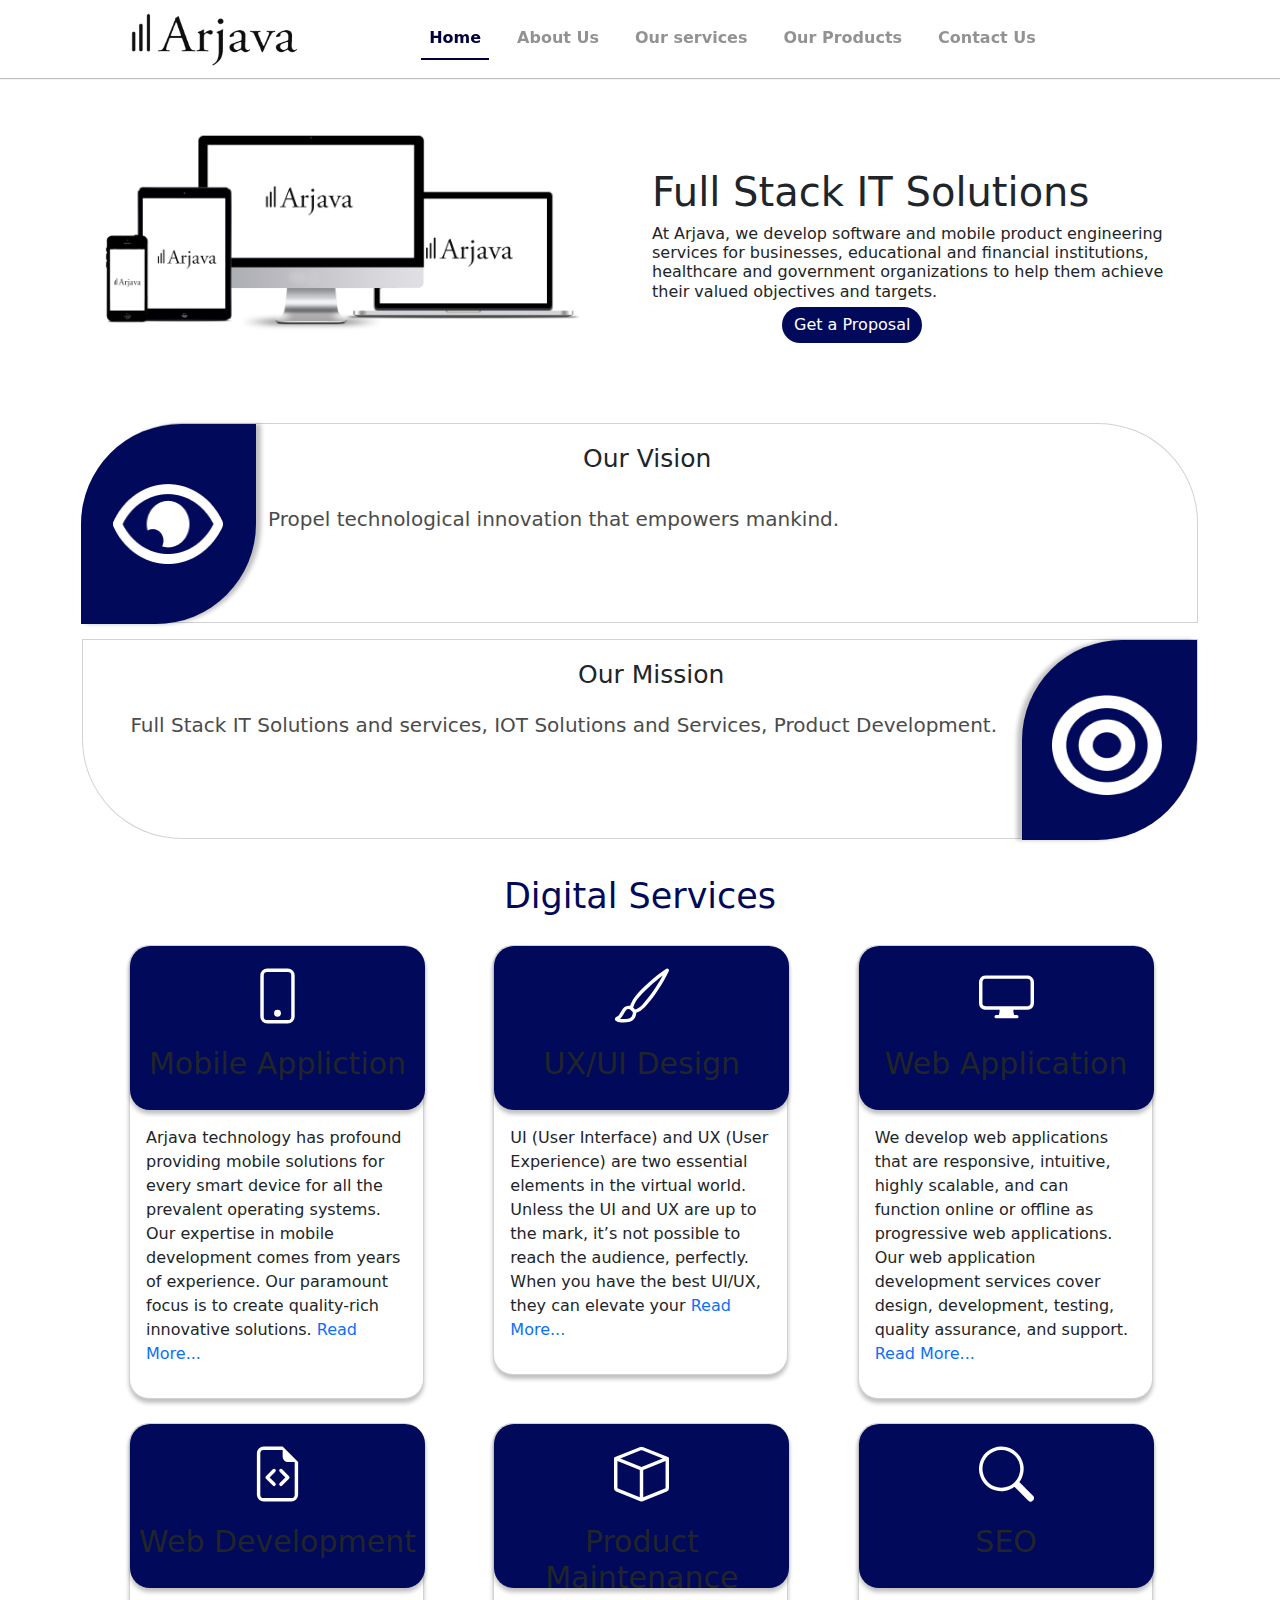
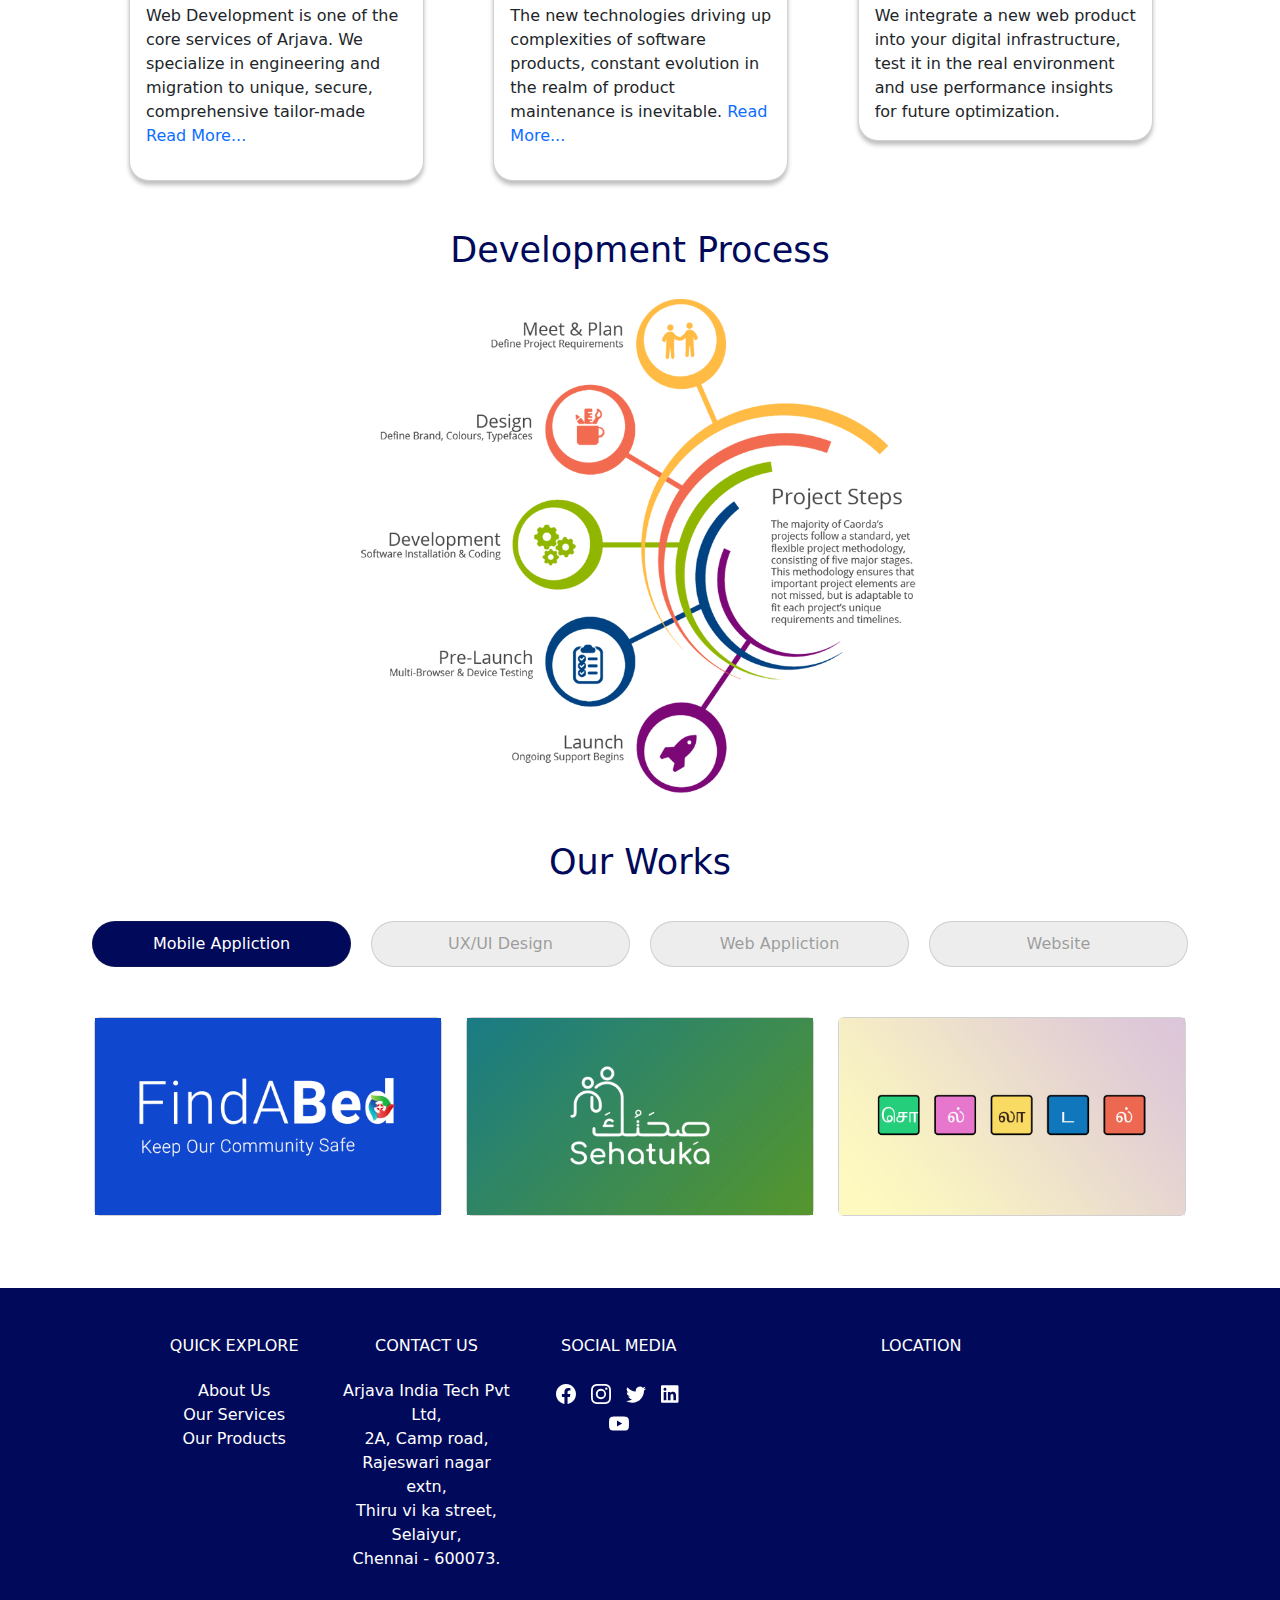
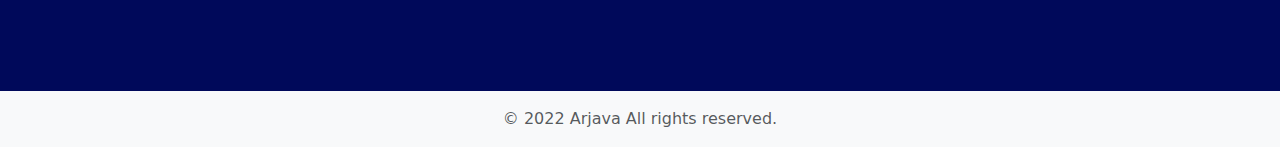
==== index.html @ 98f07773 "first commit" ====
<html>

<head>
  <title>Arjava - Home</title>
  <meta name="viewport" content="width=device-width, initial-scale=1.0">
  <link rel="shortcut icon" href="image/Arjava Logo2.png" type="image/png">
  <link rel="stylesheet" href="style.css">
  <link href="https://cdn.jsdelivr.net/npm/bootstrap@5.1.3/dist/css/bootstrap.min.css" rel="stylesheet">
  <script src="https://cdn.jsdelivr.net/npm/bootstrap@5.1.3/dist/js/bootstrap.bundle.min.js"></script>
  <link rel="stylesheet" href="https://cdnjs.cloudflare.com/ajax/libs/font-awesome/6.2.0/css/all.min.css" />
</head>

<body>

  <nav class="navbar navbar-expand-lg" id="navbar">
    <a class="logo" href="index.html"><img src="image/Arjava Logo.png" alt="arjava_logo" class="logo"></a>
    <button class="navbar-toggler shadow-none out-line" type="button" data-bs-toggle="collapse" data-bs-target="#menu">
      <svg xmlns="http://www.w3.org/2000/svg" width="40" height="40" fill="currentColor" class="bi bi-list btn-bg-color"
        viewBox="0 0 16 16">
        <path fill-rule="evenodd"
          d="M2.5 12a.5.5 0 0 1 .5-.5h10a.5.5 0 0 1 0 1H3a.5.5 0 0 1-.5-.5zm0-4a.5.5 0 0 1 .5-.5h10a.5.5 0 0 1 0 1H3a.5.5 0 0 1-.5-.5zm0-4a.5.5 0 0 1 .5-.5h10a.5.5 0 0 1 0 1H3a.5.5 0 0 1-.5-.5z" />
      </svg>
    </button>
    <div class="collapse navbar-collapse content-center justify-content-center" id="menu">
      <ul class="navbar-nav">
        <li class="nav-item">
          <a class="nav-link nav-links actived" href="index.html">Home</a>
        </li>
        <li class="nav-item">
          <a class="nav-link nav-links" href="about us.html">About Us</a>
        </li>
        <li class="nav-item">
          <a class="nav-link nav-links" href="our services.html">Our services</a>
        </li>
        <li class="nav-item">
          <a class="nav-link nav-links" href="our products.html">Our Products</a>
        </li>
        <li class="nav-item">
          <a class="nav-link nav-links" href="contact us.html">Contact Us</a>
        </li>
      </ul>
    </div>
  </nav>
  <div class="container">
    <div class="row">
      <div class="col-xl-6 col-lg-6 col-md-6 col-12">
        <img src="image/arjava logo laptop mockup.png" class="laptop-mockup img-fluid" alt="arjava logo laptop mockup">
      </div>
      <div class="col-xl-6 col-lg-6 col-md-6 col-12">
        <h1 class="h1 head-content">Full Stack IT Solutions</h1>
        <p class="h6 head-content-body">At Arjava, we develop software and mobile product engineering services for
          businesses, educational and financial institutions, healthcare and government organizations to help them
          achieve their valued objectives and targets.</p>
      </div>
    </div>
    <button type="button" class="btn btn-primary btn-proposal shadow-none"><a href="contact us.html"
        class="proposal-link">Get a Proposal</a></button>
    <div class="card mb-3 vision-box">
      <div class="row no-gutters">
        <div class="col-md-4 vision-icon-box">
          <img src="image/vision.png" alt="vision icon" class="card-img vision-icon">
        </div>
        <div class="col-md-8">
          <div class="card-body">
            <h5 class="card-title our-vision text-center">Our Vision</h5>
            <p class="card-text vision-content">Propel technological innovation that empowers mankind.</p>
          </div>
        </div>
      </div>
    </div>
    <div class="card mb-3 mission-box">
      <div class="row no-gutters">
        <div class="col-md-8">
          <div class="card-body">
            <h5 class="card-title our-mission text-center">Our Mission</h5>
            <p class="card-text mission-content">
              Full Stack IT Solutions and services, IOT Solutions and Services, Product Development.</p>
            <div class="col-md-4 mission-icon-box">
              <img src="image/mission.png" alt="mission icon" class="card-img mission-icon">
            </div>
          </div>
        </div>


      </div>
    </div>
    <h1 class="text-center digital-services">Digital Services</h1>
    <div class="row row-cols-1 row-cols-sm-2 row-cols-md-2 row-cols-lg-3  row-cols-xl-3 g-4 digital-row">
      <div class="col col-dig-cent">
        <div class="card digital-card">
          <div class="mob-app-card">
            <svg xmlns="http://www.w3.org/2000/svg" width="16" height="16" fill="currentColor"
              class="bi bi-phone mob-app-icon" viewBox="0 0 16 16">
              <path
                d="M11 1a1 1 0 0 1 1 1v12a1 1 0 0 1-1 1H5a1 1 0 0 1-1-1V2a1 1 0 0 1 1-1h6zM5 0a2 2 0 0 0-2 2v12a2 2 0 0 0 2 2h6a2 2 0 0 0 2-2V2a2 2 0 0 0-2-2H5z" />
              <path d="M8 14a1 1 0 1 0 0-2 1 1 0 0 0 0 2z" />
            </svg>
            <h5 class="card-title mob-app-title">Mobile Appliction</h5>
          </div>
          <div class="card-body">
            <p class="card-text">Arjava technology has profound providing mobile solutions for every smart device for
              all the prevalent operating systems. Our expertise in mobile development comes from years of experience.
              Our paramount focus is to create quality-rich innovative solutions.
              <a data-bs-toggle="collapse" href="#coll-mob-app" aria-expanded="false" aria-controls="collapseExample"
                class="read-more">
                Read More...
              </a>
            </p>
            <div class="collapse" id="coll-mob-app">

              <b>Our mobile development services include:</b>
              <ul>

                <li>iPhone/iPad/iOS Application Development</li>
                <li>Android Application Development</li>
                <li>BlackBerry Application Development</li>
                <li>Windows Phone Application Development</li>
                <li>Rich Mobile Web Application Development</li>

              </ul>
            </div>

          </div>
        </div>
      </div>
      <div class="col col-dig-cent">
        <div class="card digital-card">
          <div class="mob-app-card">
            <svg xmlns="http://www.w3.org/2000/svg" width="16" height="16" fill="currentColor"
              class="bi bi-brush mob-app-icon" viewBox="0 0 16 16">
              <path
                d="M15.825.12a.5.5 0 0 1 .132.584c-1.53 3.43-4.743 8.17-7.095 10.64a6.067 6.067 0 0 1-2.373 1.534c-.018.227-.06.538-.16.868-.201.659-.667 1.479-1.708 1.74a8.118 8.118 0 0 1-3.078.132 3.659 3.659 0 0 1-.562-.135 1.382 1.382 0 0 1-.466-.247.714.714 0 0 1-.204-.288.622.622 0 0 1 .004-.443c.095-.245.316-.38.461-.452.394-.197.625-.453.867-.826.095-.144.184-.297.287-.472l.117-.198c.151-.255.326-.54.546-.848.528-.739 1.201-.925 1.746-.896.126.007.243.025.348.048.062-.172.142-.38.238-.608.261-.619.658-1.419 1.187-2.069 2.176-2.67 6.18-6.206 9.117-8.104a.5.5 0 0 1 .596.04zM4.705 11.912a1.23 1.23 0 0 0-.419-.1c-.246-.013-.573.05-.879.479-.197.275-.355.532-.5.777l-.105.177c-.106.181-.213.362-.32.528a3.39 3.39 0 0 1-.76.861c.69.112 1.736.111 2.657-.12.559-.139.843-.569.993-1.06a3.122 3.122 0 0 0 .126-.75l-.793-.792zm1.44.026c.12-.04.277-.1.458-.183a5.068 5.068 0 0 0 1.535-1.1c1.9-1.996 4.412-5.57 6.052-8.631-2.59 1.927-5.566 4.66-7.302 6.792-.442.543-.795 1.243-1.042 1.826-.121.288-.214.54-.275.72v.001l.575.575zm-4.973 3.04.007-.005a.031.031 0 0 1-.007.004zm3.582-3.043.002.001h-.002z" />
            </svg>
            <h5 class="card-title mob-app-title">UX/UI Design</h5>
          </div>
          <div class="card-body">
            <p class="card-text">UI (User Interface) and UX (User Experience) are two essential elements in the virtual
              world. Unless the UI and UX are up to the mark, it’s not possible to reach the audience, perfectly. When
              you have the best UI/UX, they can elevate your
              <a data-bs-toggle="collapse" href="#coll-uxui" aria-expanded="false" aria-controls="collapseExample"
                class="read-more">
                Read More...
              </a>
            </p>
            <div class="collapse" id="coll-uxui">
              business even in offline situations. Basically, the UI/UX
              design is a process of designing visual and functional aspects of a product. It is necessary for both
              hardware or software products.
            </div>

          </div>
        </div>
      </div>
      <div class="col col-dig-cent">
        <div class="card digital-card">
          <div class="mob-app-card">
            <svg xmlns="http://www.w3.org/2000/svg" width="16" height="16" fill="currentColor"
              class="bi bi-display mob-app-icon" viewBox="0 0 16 16">
              <path
                d="M0 4s0-2 2-2h12s2 0 2 2v6s0 2-2 2h-4c0 .667.083 1.167.25 1.5H11a.5.5 0 0 1 0 1H5a.5.5 0 0 1 0-1h.75c.167-.333.25-.833.25-1.5H2s-2 0-2-2V4zm1.398-.855a.758.758 0 0 0-.254.302A1.46 1.46 0 0 0 1 4.01V10c0 .325.078.502.145.602.07.105.17.188.302.254a1.464 1.464 0 0 0 .538.143L2.01 11H14c.325 0 .502-.078.602-.145a.758.758 0 0 0 .254-.302 1.464 1.464 0 0 0 .143-.538L15 9.99V4c0-.325-.078-.502-.145-.602a.757.757 0 0 0-.302-.254A1.46 1.46 0 0 0 13.99 3H2c-.325 0-.502.078-.602.145z" />
            </svg>
            <h5 class="card-title mob-app-title">Web Application</h5>
          </div>
          <div class="card-body">
            <p class="card-text">We develop web applications that are responsive, intuitive, highly scalable, and can
              function online or offline as progressive web applications. Our web application development services cover
              design, development, testing, quality assurance, and support.
            <a data-bs-toggle="collapse" href="#coll-web-app" aria-expanded="false" aria-controls="collapseExample"
              class="read-more">
              Read More...
            </a>
            </p>
            <div class="collapse" id="coll-web-app">
               Additionally, our team can assist with
              consultation related to modernizing older architectures or converting to a new web-based architecture that
              leverages the latest cloud technologies.
            </div>
          </div>
        </div>
      </div>
      <div class="col col-dig-cent">
        <div class="card digital-card">
          <div class="mob-app-card">
            <svg xmlns="http://www.w3.org/2000/svg" width="16" height="16" fill="currentColor"
              class="bi bi-file-earmark-code mob-app-icon" viewBox="0 0 16 16">
              <path
                d="M14 4.5V14a2 2 0 0 1-2 2H4a2 2 0 0 1-2-2V2a2 2 0 0 1 2-2h5.5L14 4.5zm-3 0A1.5 1.5 0 0 1 9.5 3V1H4a1 1 0 0 0-1 1v12a1 1 0 0 0 1 1h8a1 1 0 0 0 1-1V4.5h-2z" />
              <path
                d="M8.646 6.646a.5.5 0 0 1 .708 0l2 2a.5.5 0 0 1 0 .708l-2 2a.5.5 0 0 1-.708-.708L10.293 9 8.646 7.354a.5.5 0 0 1 0-.708zm-1.292 0a.5.5 0 0 0-.708 0l-2 2a.5.5 0 0 0 0 .708l2 2a.5.5 0 0 0 .708-.708L5.707 9l1.647-1.646a.5.5 0 0 0 0-.708z" />
            </svg>
            <h5 class="card-title mob-app-title">Web Development</h5>
          </div>
          <div class="card-body">
            <p class="card-text">
              Web Development is one of the core services of Arjava. We specialize in engineering and migration to
              unique, secure, comprehensive tailor-made
              <a data-bs-toggle="collapse" href="#coll-web-dev" aria-expanded="false" aria-controls="collapseExample"
                class="read-more">
                Read More...
              </a>
            </p>
            <div class="collapse" id="coll-web-dev">

              web solutions with modern design and user experience. We
              fundamentally change the way business is delivered, providing solutions for a value-based customer-first
              approach.

              <b>We provide a full cycle of custom web development services including:</b>
              <ul>

                <li>Generation/brainstorming of web solution vision and requirements</li>
                <li>System architecture, security, web and user experience design</li>
                <li>Prototyping, UI/UX audit, responsive design implementation, design systems development</li>
                <li>Automated front-end testing, QA under the most popular platforms and browsers</li>
                <li>Migration from desktop to cloud-native web applications</li>
                <li>3rd level maintenance, integration with API, cloud architecture and hosting</li>

              </ul>

            </div>


          </div>
        </div>
      </div>
      <div class="col col-dig-cent">
        <div class="card digital-card">
          <div class="mob-app-card">
            <svg xmlns="http://www.w3.org/2000/svg" width="16" height="16" fill="currentColor"
              class="bi bi-box mob-app-icon" viewBox="0 0 16 16">
              <path
                d="M8.186 1.113a.5.5 0 0 0-.372 0L1.846 3.5 8 5.961 14.154 3.5 8.186 1.113zM15 4.239l-6.5 2.6v7.922l6.5-2.6V4.24zM7.5 14.762V6.838L1 4.239v7.923l6.5 2.6zM7.443.184a1.5 1.5 0 0 1 1.114 0l7.129 2.852A.5.5 0 0 1 16 3.5v8.662a1 1 0 0 1-.629.928l-7.185 2.874a.5.5 0 0 1-.372 0L.63 13.09a1 1 0 0 1-.63-.928V3.5a.5.5 0 0 1 .314-.464L7.443.184z" />
            </svg>
            <h5 class="card-title mob-app-title">Product Maintenance</h5>
          </div>
          <div class="card-body">
            <p class="card-text">The new technologies driving up complexities of software products, constant evolution
              in the realm of product maintenance is inevitable.
              <a data-bs-toggle="collapse" href="#coll-pro" aria-expanded="false" aria-controls="collapseExample"
                class="read-more">
                Read More...
              </a>
            </p>
            <div class="collapse" id="coll-pro">
              It is pivotal to minimize failures and adequately
              maintain software products to ensure consistency in their performance. Additionally, it is crucial to
              address that CIO’s are often burdened with maintaining and monitoring mission-critical applications while
              simultaneously reducing costs. With adequate software maintenance services deployed throughout a product’s
              lifecycle, businesses can maintain as well as upgrade existing products to ensure market and brand
              relevance, and in turn, retain customers more effectively.</p>
            </div>
          </div>
        </div>
      </div>
      <div class="col col-dig-cent">
        <div class="card digital-card">
          <div class="mob-app-card">
            <svg xmlns="http://www.w3.org/2000/svg" width="16" height="16" fill="currentColor"
              class="bi bi-search mob-app-icon" viewBox="0 0 16 16">
              <path
                d="M11.742 10.344a6.5 6.5 0 1 0-1.397 1.398h-.001c.03.04.062.078.098.115l3.85 3.85a1 1 0 0 0 1.415-1.414l-3.85-3.85a1.007 1.007 0 0 0-.115-.1zM12 6.5a5.5 5.5 0 1 1-11 0 5.5 5.5 0 0 1 11 0z" />
            </svg>
            <h5 class="card-title mob-app-title">SEO</h5>
          </div>
          <div class="card-body">
            <p class="card-text">We integrate a new web product into your digital infrastructure, test it in the real
              environment and use performance insights for future optimization.</p>
          </div>
        </div>
      </div>
    </div>

    <h1 class="text-center dev-pro pt-5">Development Process</h1>
    <img src="image/Development process.png" class="mx-auto d-block" style="width:50%">
    <h1 class="text-center our-works pt-5">Our Works</h1>


    <!-- Nav pills -->

    <ul class="nav nav-pills text-center nav-justified" role="tablist">
      <li class="nav-item">
        <a class="nav-link active nav-title-circle" data-bs-toggle="pill" href="#mobapp">Mobile Appliction</a>
      </li>
      <li class="nav-item">
        <a class="nav-link nav-title-circle" data-bs-toggle="pill" href="#uxui">UX/UI Design</a>
      </li>
      <li class="nav-item">
        <a class="nav-link nav-title-circle" data-bs-toggle="pill" href="#webapp">Web Appliction</a>
      </li>
      <li class="nav-item ">
        <a class="nav-link nav-title-circle" data-bs-toggle="pill" href="#website">Website</a>
      </li>
    </ul>

    <!-- Tab panes -->
    <div class="tab-content">
      <div id="mobapp" class="container tab-pane active"><br>
        <div class="row row-cols-1 row-cols-md-3 g-4 pt-3">
          <div class="col">
            <div class="card">
              <img src="image/find-bed-logo.jpg" class="img-fluid">
            </div>
          </div>
          <div class="col">
            <div class="card">
              <img src="image/sehatuka-logo.jpg" class="img-fluid">
            </div>
          </div>
          <div class="col">
            <div class="card">
              <img src="image/solladal-logo.jpg" class="img-fluid">
            </div>
          </div>
        </div>
      </div>
      <div id="uxui" class="container tab-pane fade"><br>
        <div class="row row-cols-1 row-cols-md-3 g-4 pt-3">
          <div class="col">
            <div class="card our-works-card1">
              <h5 class="card-title card1-title">Update Soon</h5>
            </div>
          </div>
          <div class="col">
            <div class="card our-works-card2">
              <h5 class="card-title card2-title">Update Soon</h5>
            </div>
          </div>
          <div class="col">
            <div class="card our-works-card3">
              <h5 class="card-title card3-title">Update Soon</h5>
            </div>
          </div>
        </div>
      </div>
      <div id="webapp" class="container tab-pane fade"><br>
        <div class="row row-cols-1 row-cols-md-3 g-4 pt-3">
          <div class="col">
            <div class="card">
              <img src="image/Sorting Analysis-web-app.jpg" class="img-fluid">
            </div>
          </div>
          <div class="col">
            <div class="card">
              <img src="image/mugavari-web-app.jpg" class="img-fluid">
            </div>
          </div>
          <div class="col">
            <div class="card our-works-card3">
              <h5 class="card-title card3-title">Update Soon</h5>
            </div>
          </div>
        </div>
      </div>
      <div id="website" class="container tab-pane fade"><br>
        <div class="row row-cols-1 row-cols-md-3 g-4 pt-3">
          <div class="col">
            <div class="card">
              <img src="image/BTK-website.jpg" class="img-fluid">
            </div>
          </div>
          <div class="col">
            <div class="card">
              <img src="image/h3-website.jpg" class="img-fluid">
            </div>
          </div>
          <div class="col">
            <div class="card our-works-card3">
              <h5 class="card-title card3-title">Update Soon</h5>
            </div>
          </div>
        </div>
      </div>

    </div>


    <!-- <h1 class="text-center dev-pro pt-5">Our Clients</h1>
    <div class="container-fluid text-center">
      <div class="row row-cols-2 row-cols-sm-3 row-cols-md-6 g-4 pt-3">
        <div class="col col-client-center">
          <div class="card card-circle">
            <svg xmlns="http://www.w3.org/2000/svg" width="16" height="16" fill="currentColor"
              class="bi bi-facebook card-img-top clients-icon" viewBox="0 0 16 16">
              <path
                d="M16 8.049c0-4.446-3.582-8.05-8-8.05C3.58 0-.002 3.603-.002 8.05c0 4.017 2.926 7.347 6.75 7.951v-5.625h-2.03V8.05H6.75V6.275c0-2.017 1.195-3.131 3.022-3.131.876 0 1.791.157 1.791.157v1.98h-1.009c-.993 0-1.303.621-1.303 1.258v1.51h2.218l-.354 2.326H9.25V16c3.824-.604 6.75-3.934 6.75-7.951z" />
            </svg>
          </div>
        </div>
        <div class="col col-client-center">
          <div class="card card-circle">
            <svg xmlns="http://www.w3.org/2000/svg" width="16" height="16" fill="currentColor"
              class="bi bi-apple card-img-top clients-icon" viewBox="0 0 16 16">
              <path
                d="M11.182.008C11.148-.03 9.923.023 8.857 1.18c-1.066 1.156-.902 2.482-.878 2.516.024.034 1.52.087 2.475-1.258.955-1.345.762-2.391.728-2.43Zm3.314 11.733c-.048-.096-2.325-1.234-2.113-3.422.212-2.189 1.675-2.789 1.698-2.854.023-.065-.597-.79-1.254-1.157a3.692 3.692 0 0 0-1.563-.434c-.108-.003-.483-.095-1.254.116-.508.139-1.653.589-1.968.607-.316.018-1.256-.522-2.267-.665-.647-.125-1.333.131-1.824.328-.49.196-1.422.754-2.074 2.237-.652 1.482-.311 3.83-.067 4.56.244.729.625 1.924 1.273 2.796.576.984 1.34 1.667 1.659 1.899.319.232 1.219.386 1.843.067.502-.308 1.408-.485 1.766-.472.357.013 1.061.154 1.782.539.571.197 1.111.115 1.652-.105.541-.221 1.324-1.059 2.238-2.758.347-.79.505-1.217.473-1.282Z" />
              <path
                d="M11.182.008C11.148-.03 9.923.023 8.857 1.18c-1.066 1.156-.902 2.482-.878 2.516.024.034 1.52.087 2.475-1.258.955-1.345.762-2.391.728-2.43Zm3.314 11.733c-.048-.096-2.325-1.234-2.113-3.422.212-2.189 1.675-2.789 1.698-2.854.023-.065-.597-.79-1.254-1.157a3.692 3.692 0 0 0-1.563-.434c-.108-.003-.483-.095-1.254.116-.508.139-1.653.589-1.968.607-.316.018-1.256-.522-2.267-.665-.647-.125-1.333.131-1.824.328-.49.196-1.422.754-2.074 2.237-.652 1.482-.311 3.83-.067 4.56.244.729.625 1.924 1.273 2.796.576.984 1.34 1.667 1.659 1.899.319.232 1.219.386 1.843.067.502-.308 1.408-.485 1.766-.472.357.013 1.061.154 1.782.539.571.197 1.111.115 1.652-.105.541-.221 1.324-1.059 2.238-2.758.347-.79.505-1.217.473-1.282Z" />
            </svg>
          </div>
        </div>
        <div class="col col-client-center">
          <div class="card card-circle">
            <svg xmlns="http://www.w3.org/2000/svg" width="16" height="16" fill="currentColor"
              class="bi bi-bank2 card-img-top clients-icon" viewBox="0 0 16 16">
              <path
                d="M8.277.084a.5.5 0 0 0-.554 0l-7.5 5A.5.5 0 0 0 .5 6h1.875v7H1.5a.5.5 0 0 0 0 1h13a.5.5 0 1 0 0-1h-.875V6H15.5a.5.5 0 0 0 .277-.916l-7.5-5zM12.375 6v7h-1.25V6h1.25zm-2.5 0v7h-1.25V6h1.25zm-2.5 0v7h-1.25V6h1.25zm-2.5 0v7h-1.25V6h1.25zM8 4a1 1 0 1 1 0-2 1 1 0 0 1 0 2zM.5 15a.5.5 0 0 0 0 1h15a.5.5 0 1 0 0-1H.5z" />
            </svg>
          </div>
        </div>
        <div class="col col-client-center">
          <div class="card card-circle">
            <svg xmlns="http://www.w3.org/2000/svg" width="16" height="16" fill="currentColor"
              class="bi bi-telegram card-img-top clients-icon" viewBox="0 0 16 16">
              <path
                d="M16 8A8 8 0 1 1 0 8a8 8 0 0 1 16 0zM8.287 5.906c-.778.324-2.334.994-4.666 2.01-.378.15-.577.298-.595.442-.03.243.275.339.69.47l.175.055c.408.133.958.288 1.243.294.26.006.549-.1.868-.32 2.179-1.471 3.304-2.214 3.374-2.23.05-.012.12-.026.166.016.047.041.042.12.037.141-.03.129-1.227 1.241-1.846 1.817-.193.18-.33.307-.358.336a8.154 8.154 0 0 1-.188.186c-.38.366-.664.64.015 1.088.327.216.589.393.85.571.284.194.568.387.936.629.093.06.183.125.27.187.331.236.63.448.997.414.214-.02.435-.22.547-.82.265-1.417.786-4.486.906-5.751a1.426 1.426 0 0 0-.013-.315.337.337 0 0 0-.114-.217.526.526 0 0 0-.31-.093c-.3.005-.763.166-2.984 1.09z" />
            </svg>
          </div>
        </div>
        <div class="col col-client-center">
          <div class="card card-circle">
            <svg xmlns="http://www.w3.org/2000/svg" width="16" height="16" fill="currentColor"
              class="bi bi-google card-img-top clients-icon" viewBox="0 0 16 16">
              <path
                d="M15.545 6.558a9.42 9.42 0 0 1 .139 1.626c0 2.434-.87 4.492-2.384 5.885h.002C11.978 15.292 10.158 16 8 16A8 8 0 1 1 8 0a7.689 7.689 0 0 1 5.352 2.082l-2.284 2.284A4.347 4.347 0 0 0 8 3.166c-2.087 0-3.86 1.408-4.492 3.304a4.792 4.792 0 0 0 0 3.063h.003c.635 1.893 2.405 3.301 4.492 3.301 1.078 0 2.004-.276 2.722-.764h-.003a3.702 3.702 0 0 0 1.599-2.431H8v-3.08h7.545z" />
            </svg>
          </div>
        </div>
        <div class="col col-client-center">
          <div class="card card-circle">
            <svg xmlns="http://www.w3.org/2000/svg" width="16" height="16" fill="currentColor"
              class="bi bi-microsoft card-img-top clients-icon" viewBox="0 0 16 16">
              <path
                d="M7.462 0H0v7.19h7.462V0zM16 0H8.538v7.19H16V0zM7.462 8.211H0V16h7.462V8.211zm8.538 0H8.538V16H16V8.211z" />
            </svg>
          </div>
        </div>
      </div>
    </div>-->
  </div><br><br><br>


  <!--<div class="container-fluid text-center stats">
    <div class="row">
      <div class="col stats-title">
        5<br>
        Completed Projects
      </div>
      <div class="col stats-title">
        10<br>
        Happy Customers
      </div>
      <div class="col stats-title">
        15+<br>
        Technologies
      </div>
      <div class="col stats-title">
        4<br>
        Current Projects
      </div>
    </div>
  </div>-->




  <footer class="footer-fluid text-center">
    <div class="row py-5 footer-row">
      <div class="col-lg-2 col-md-6 mb-4 mb-lg-0">
        <h6 class="text-uppercase font-weight-bold mb-4">Quick Explore</h6>
        <a href="about us.html" class="quick-explore">About Us</a><br>
        <a href="our services.html" class="quick-explore">Our Services</a><br>
        <a href="our products.html" class="quick-explore">Our Products</a>
      </div>

      <div class="col-lg-2 col-md-6 mb-4 mb-lg-0">
        <h6 class="text-uppercase font-weight-bold mb-4">Contact Us</h6>
        <p class="mb-4">Arjava India Tech Pvt Ltd,<br>
          2A, Camp road,<br>
          Rajeswari nagar extn,<br>
          Thiru vi ka street,<br>
          Selaiyur,<br>
          Chennai - 600073.</p>
      </div>





      <div class="col-lg-2 col-md-6 mb-4  mb-lg-0">
        <h6 class="text-uppercase font-weight-bold mb-4">Social Media</h6>
        <a href="#" target="_blank" title="facebook"><svg xmlns="http://www.w3.org/2000/svg" width="30" height="30"
            fill="currentColor" class="bi bi-facebook social-media" viewBox="0 0 16 16">
            <path
              d="M16 8.049c0-4.446-3.582-8.05-8-8.05C3.58 0-.002 3.603-.002 8.05c0 4.017 2.926 7.347 6.75 7.951v-5.625h-2.03V8.05H6.75V6.275c0-2.017 1.195-3.131 3.022-3.131.876 0 1.791.157 1.791.157v1.98h-1.009c-.993 0-1.303.621-1.303 1.258v1.51h2.218l-.354 2.326H9.25V16c3.824-.604 6.75-3.934 6.75-7.951z" />
          </svg></a>
        <a href="#" target="_blank" title="instagram"><svg xmlns="http://www.w3.org/2000/svg" width="30" height="30"
            fill="currentColor" class="bi bi-instagram social-media" viewBox="0 0 16 16">
            <path
              d="M8 0C5.829 0 5.556.01 4.703.048 3.85.088 3.269.222 2.76.42a3.917 3.917 0 0 0-1.417.923A3.927 3.927 0 0 0 .42 2.76C.222 3.268.087 3.85.048 4.7.01 5.555 0 5.827 0 8.001c0 2.172.01 2.444.048 3.297.04.852.174 1.433.372 1.942.205.526.478.972.923 1.417.444.445.89.719 1.416.923.51.198 1.09.333 1.942.372C5.555 15.99 5.827 16 8 16s2.444-.01 3.298-.048c.851-.04 1.434-.174 1.943-.372a3.916 3.916 0 0 0 1.416-.923c.445-.445.718-.891.923-1.417.197-.509.332-1.09.372-1.942C15.99 10.445 16 10.173 16 8s-.01-2.445-.048-3.299c-.04-.851-.175-1.433-.372-1.941a3.926 3.926 0 0 0-.923-1.417A3.911 3.911 0 0 0 13.24.42c-.51-.198-1.092-.333-1.943-.372C10.443.01 10.172 0 7.998 0h.003zm-.717 1.442h.718c2.136 0 2.389.007 3.232.046.78.035 1.204.166 1.486.275.373.145.64.319.92.599.28.28.453.546.598.92.11.281.24.705.275 1.485.039.843.047 1.096.047 3.231s-.008 2.389-.047 3.232c-.035.78-.166 1.203-.275 1.485a2.47 2.47 0 0 1-.599.919c-.28.28-.546.453-.92.598-.28.11-.704.24-1.485.276-.843.038-1.096.047-3.232.047s-2.39-.009-3.233-.047c-.78-.036-1.203-.166-1.485-.276a2.478 2.478 0 0 1-.92-.598 2.48 2.48 0 0 1-.6-.92c-.109-.281-.24-.705-.275-1.485-.038-.843-.046-1.096-.046-3.233 0-2.136.008-2.388.046-3.231.036-.78.166-1.204.276-1.486.145-.373.319-.64.599-.92.28-.28.546-.453.92-.598.282-.11.705-.24 1.485-.276.738-.034 1.024-.044 2.515-.045v.002zm4.988 1.328a.96.96 0 1 0 0 1.92.96.96 0 0 0 0-1.92zm-4.27 1.122a4.109 4.109 0 1 0 0 8.217 4.109 4.109 0 0 0 0-8.217zm0 1.441a2.667 2.667 0 1 1 0 5.334 2.667 2.667 0 0 1 0-5.334z" />
          </svg></a>

        <a href="#" target="_blank" title="youtube"><svg xmlns="http://www.w3.org/2000/svg" width="30" height="30"
            fill="currentColor" class="bi bi-twitter social-media" viewBox="0 0 16 16">
            <path
              d="M5.026 15c6.038 0 9.341-5.003 9.341-9.334 0-.14 0-.282-.006-.422A6.685 6.685 0 0 0 16 3.542a6.658 6.658 0 0 1-1.889.518 3.301 3.301 0 0 0 1.447-1.817 6.533 6.533 0 0 1-2.087.793A3.286 3.286 0 0 0 7.875 6.03a9.325 9.325 0 0 1-6.767-3.429 3.289 3.289 0 0 0 1.018 4.382A3.323 3.323 0 0 1 .64 6.575v.045a3.288 3.288 0 0 0 2.632 3.218 3.203 3.203 0 0 1-.865.115 3.23 3.23 0 0 1-.614-.057 3.283 3.283 0 0 0 3.067 2.277A6.588 6.588 0 0 1 .78 13.58a6.32 6.32 0 0 1-.78-.045A9.344 9.344 0 0 0 5.026 15z" />
          </svg></a>

        <a href="#"><svg xmlns="http://www.w3.org/2000/svg" width="30" height="30" fill="currentColor"
            class="bi bi-linkedin social-media" viewBox="0 0 512 512">
            <path
              d="M416 32H31.9C14.3 32 0 46.5 0 64.3v383.4C0 465.5 14.3 480 31.9 480H416c17.6 0 32-14.5 32-32.3V64.3c0-17.8-14.4-32.3-32-32.3zM135.4 416H69V202.2h66.5V416zm-33.2-243c-21.3 0-38.5-17.3-38.5-38.5S80.9 96 102.2 96c21.2 0 38.5 17.3 38.5 38.5 0 21.3-17.2 38.5-38.5 38.5zm282.1 243h-66.4V312c0-24.8-.5-56.7-34.5-56.7-34.6 0-39.9 27-39.9 54.9V416h-66.4V202.2h63.7v29.2h.9c8.9-16.8 30.6-34.5 62.9-34.5 67.2 0 79.7 44.3 79.7 101.9V416z" />
          </svg></a>

        <a href="#" target="_blank" title="youtube"><svg xmlns="http://www.w3.org/2000/svg" width="30" height="30"
            fill="currentColor" class="bi bi-youtube social-media" viewBox="0 0 16 16">
            <path
              d="M8.051 1.999h.089c.822.003 4.987.033 6.11.335a2.01 2.01 0 0 1 1.415 1.42c.101.38.172.883.22 1.402l.01.104.022.26.008.104c.065.914.073 1.77.074 1.957v.075c-.001.194-.01 1.108-.082 2.06l-.008.105-.009.104c-.05.572-.124 1.14-.235 1.558a2.007 2.007 0 0 1-1.415 1.42c-1.16.312-5.569.334-6.18.335h-.142c-.309 0-1.587-.006-2.927-.052l-.17-.006-.087-.004-.171-.007-.171-.007c-1.11-.049-2.167-.128-2.654-.26a2.007 2.007 0 0 1-1.415-1.419c-.111-.417-.185-.986-.235-1.558L.09 9.82l-.008-.104A31.4 31.4 0 0 1 0 7.68v-.123c.002-.215.01-.958.064-1.778l.007-.103.003-.052.008-.104.022-.26.01-.104c.048-.519.119-1.023.22-1.402a2.007 2.007 0 0 1 1.415-1.42c.487-.13 1.544-.21 2.654-.26l.17-.007.172-.006.086-.003.171-.007A99.788 99.788 0 0 1 7.858 2h.193zM6.4 5.209v4.818l4.157-2.408L6.4 5.209z" />
          </svg></a>
        </ul>
      </div>

      <div class="col-lg-2 col-md-6 mb-4">
        <h6 class="text-uppercase font-weight-bold mb-4 txt-cen">Location</h6>
        <iframe
          src="https://www.google.com/maps/embed?pb=!1m18!1m12!1m3!1d3886.7553003488106!2d80.18156166435438!3d13.051241766658036!2m3!1f0!2f0!3f0!3m2!1i1024!2i768!4f13.1!3m3!1m2!1s0x3a5261346e67316d%3A0xb2bb174cdb400f2e!2sSri%20Balaji%20Nagar%2C%20AGS%20Colony%2C%20Valasaravakkam%2C%20Chennai%2C%20Tamil%20Nadu%20600095!5e0!3m2!1sen!2sin!4v1663656630887!5m2!1sen!2sin"
          class="location-link" width="600" height="450" style="border:0;" allowfullscreen="" loading="lazy"
          referrerpolicy="no-referrer-when-downgrade"></iframe>
      </div>
    </div>
  </footer>
  <div class="bg-light py-2">
    <div class="container text-center">
      <p class="text-muted mb-0 py-2">&copy; 2022 Arjava All rights reserved.</p>
    </div>
  </div>


</body>

</html>
---- style.css ----
html,
body {
    margin: 0;
    padding: 0;
    font-family: 'roboto', sans-serif;
    overflow-x: clip;
}

.logo {
    position: relative;
    left: 60px;
    width: 185;
    height: 60;
}



#navbar {
    position: sticky;
    top: 0;
    background: white;
    z-index: 10;
    box-shadow: 0px 1px 1px rgba(0, 0, 0, 0.25);
}

li {
    padding: 10px;
}

.bg-shadow {
    box-shadow: 0px 1px 1px rgba(0, 0, 0, 0.25);
    height: 85px !important;
}

a.nav-links {
    font-weight: 600 !important;
    color: #4B4B4B;
    opacity: 0.6;
}

a.nav-links:hover {
    color: rgb(0, 0, 63) !important;
    font-weight: 600 !important;
    border-bottom: 2px solid rgb(0, 0, 63);
    transition: 0.1s !important;
    opacity: 1;
}

a.actived {
    color: rgb(0, 0, 63) !important;
    font-weight: 600 !important;
    border-bottom: 2px solid rgb(0, 0, 63);
    opacity: 1;
}

button.out-line:focus {
    border: 2px solid rgb(0, 0, 63) !important;
}

.btn-bg-color {
    color: rgb(0, 0, 63) !important;
}


/***AJ Mockup***/

.laptop-mockup {
    width: 515;
    height: 300;
    margin-top: 20px;
    margin-bottom: 20px;
}

@media (max-width:992px) {
    .laptop-mockup {
        width: 515px;
        height: 300px;
        padding-left: 40px;
        margin-bottom: 10px;
    }
}

@media (max-width:576px) {
    .laptop-mockup {
        width: 515px;
        height: 300px;
        padding-left: 40px;
        margin-bottom: 10px;
    }
}

/***Head Content***/

.head-content {
    position: relative;
    top: 90px;
    left: 0px;
    color: #00095A;
}

.head-content-body {
    position: relative;
    top: 90px;
    left: 0px;
}

@media (max-width: 991.98px) {
    .head-content {
        position: relative;
        top: 40px;
        left: 0px;
        color: #00095A;
        margin-bottom: 15px !important;
    }

    .head-content-body {
        position: relative;
        top: 30px;
        left: 0px;
        margin-bottom: 60px !important;

    }
}

@media (max-width: 767.98px) {
    .head-content {
        position: relative;
        top: 0px;
        left: 0px;
        text-align: center;
    }

    .head-content-body {
        position: relative;
        top: 0px;
        left: 0px;
    }
}

@media (max-width: 575.98px) {
    .head-content {
        position: relative;
        top: 0px;
        left: 0px;
        text-align: center;
    }

    .head-content-body {
        position: relative;
        top: 0px;
        left: 20px;
        padding-bottom: 0;
    }
}

/*****Proposal Button*****/



.btn-proposal {
    position: relative;
    top: -80px;
    left: 700px;
    background-color: #00095A !important;
    border: none !important;
    border-radius: 20px !important;
}

.btn-proposal:hover {
    background-color: #00095A !important;
    opacity: 0.8;
}

.proposal-link {
    color: #fff;
    list-style-type: none;
    text-decoration: none;
}

.proposal-link:hover {
    color: #fff;
}

@media (max-width: 1199.98px) {
    .btn-proposal {
        position: relative;
        top: -40px;
        left: 610px;
    }
}

@media (max-width: 991.98px) {
    .btn-proposal {
        position: relative;
        top: -10px;
        left: 440px;
        margin-bottom: 30px;
        background-color: #00095A !important;
    }
}

@media (max-width: 767.98px) {
    .btn-proposal {
        position: relative;
        top: -30px;
        left: 190px;
        margin-bottom: 10px;
    }
}

@media (max-width: 575.98px) {
    .btn-proposal {
        position: relative;
        top: -30px;
        left: 170px;
        margin-bottom: 10px;
    }
}

@media (max-width: 479.98px) {
    .btn-proposal {
        position: relative;
        top: -30px;
        left: 140px;
        margin-bottom: 10px;
    }
}





/******our vision*****/

.vision-box {
    height: 200 !important;
    background-color: #fff;
    border: 1px solid rgba(75, 75, 75, 0.25);
    border-radius: 100px 100px 0px 0px !important;
}

.vision-icon-box {
    margin-bottom: 30px;
    margin-left: 10px;
    box-sizing: border-box;
    width: 175px !important;
    height: 200px;
    background: #00095A;
    box-shadow: 5px 0px 4px rgba(0, 0, 0, 0.25);
    border-radius: 0px 100px;
    transform: matrix(1, 0, 0, -1, 0, 0);
}

.vision-icon {
    position: relative;
    top: 60px;
    left: 20px !important;
    width: 110px !important;
    height: 80px;
}

.our-vision {
    position: absolute;
    top: 20px;
    left: 500px;
    font-size: 25px;
    font-weight: 500;
    text-align: center;
    color: #00095A;
}

.vision-content {
    position: absolute;
    padding: 10px;
    top: 70px;
    left: 175px;
    color: #4B4B4B;
    font-size: 20px;
}

@media (max-width:992px) {
    .our-vision {
        position: absolute;
        top: 10px;
        left: 350px;
        font-size: 25px;
        font-weight: 500;
        text-align: center;
        color: #00095A;
    }

    .vision-content {
        position: absolute;
        padding: 10px;
        top: 50px;
        left: 175px;
        color: #4B4B4B;
    }
}

@media (max-width:768px) {
    .vision-box {
        height: 170px !important;
        border-radius: 80px 80px 0px 0px !important;
    }

    .vision-icon-box {
        width: 155px !important;
        height: 170px;
        background: #00095A;
        box-shadow: 4px 0px 3px rgba(0, 0, 0, 0.25);
        border-radius: 0px 80px;
        transform: matrix(1, 0, 0, -1, 0, 0);
    }

    .vision-icon {
        position: relative;
        top: 50px;
        left: 20px !important;
        width: 95px !important;
        height: 60px;
    }

    .our-vision {
        position: absolute;
        top: 10px;
        left: 265px;
        font-size: 20px;
        font-weight: 500;
        text-align: center;
        color: #00095A;
    }

    .vision-content {
        position: absolute;
        top: 40px;
        left: 165px;
        font-size: 15px;
        color: #4B4B4B;
    }

}

@media screen and (max-width:576px) {

    .vision-box {
        height: 140px !important;
        border-radius: 60px 60px 0px 0px !important;
    }

    .vision-icon-box {
        width: 105px !important;
        height: 140px;
        background: #00095A;
        box-shadow: 4px 0px 3px rgba(0, 0, 0, 0.25);
        border-radius: 0px 60px;
        transform: matrix(1, 0, 0, -1, 0, 0);
    }

    .vision-icon {
        position: relative;
        top: 40px;
        left: 5px !important;
        width: 70px !important;
        height: 45px;
    }

    .our-vision {
        position: absolute;
        top: 5px;
        left: 185px;
        font-size: 20px;
        font-weight: 500;
        text-align: center;
        color: #00095A;
    }

    .vision-content {
        position: absolute;
        top: 40px;
        left: 100px;
        font-size: 15px;
        color: #4B4B4B;
    }

}


/******our mission*****/

.mission-box {
    height: 200 !important;
    background-color: #fff;
    border: 1px solid rgba(75, 75, 75, 0.25);
    border-radius: 0px 0px 100px 100px !important;
}

.mission-icon-box {
    position: absolute;
    top: 0px;
    right: 0;
    margin-bottom: 100px;
    margin-left: 193px !important;
    box-sizing: border-box;
    width: 175px !important;
    height: 200px;
    background: #00095A;
    box-shadow: -5px 0px 4px rgba(0, 0, 0, 0.25);
    border-radius: 0px 100px;
    transform: matrix(1, 0, 0, -1, 0, 0);
}

.mission-icon {
    position: relative;
    top: 45px;
    left: 30px !important;
    width: 110px !important;
    height: 100px;
}

.our-mission {
    position: absolute;
    top: 20px;
    left: 495px;
    font-size: 25px;
    font-weight: 500;
    text-align: center;
    color: #00095A;
}

.mission-content {
    position: absolute;
    padding: 0px;
    top: 70px;
    right: 200px;
    padding-left: 20px;
    color: #4B4B4B;
    font-size: 20px;
}

@media (max-width:992px) {
    .our-mission {
        position: absolute;
        top: 10px;
        left: 200px;
        font-size: 25px;
        font-weight: 500;
        text-align: center;
        color: #00095A;
    }

    .mission-content {
        position: absolute;
        padding: 0px;
        top: 50px;
        right: 180px;
        padding-left: 20px;
        color: #4B4B4B;
    }
}



@media (max-width:767.98px) {
    .mission-box {
        height: 170 !important;
        background-color: #fff;
        border: 1px solid rgba(75, 75, 75, 0.25);
        border-radius: 0px 0px 100px 100px !important;
    }

    .mission-icon-box {
        position: absolute;
        top: 0px;
        right: 0;
        margin-bottom: 100px;
        margin-left: 193px !important;
        box-sizing: border-box;
        width: 155px !important;
        height: 170px;
        background: #00095A;
        box-shadow: -4px 0px 3px rgba(0, 0, 0, 0.25);
        border-radius: 0px 80px;
        transform: matrix(1, 0, 0, -1, 0, 0);
    }

    .mission-icon {
        position: relative;
        top: 30px;
        left: 25px !important;
        width: 110px !important;
        height: 100px;
    }

    .our-mission {
        position: absolute;
        top: 10px;
        left: 120px;
        font-size: 20px;
        text-align: center;
        color: #00095A;
    }

    .mission-content {
        position: absolute;
        padding: 0px;
        top: 40px;
        right: 150px;
        font-size: 15px;
        padding-left: 30px;
        color: #4B4B4B;
    }
}






@media (max-width:576px) {
    .mission-box {
        height: 140px !important;
        border-radius: 0px 0px 60px 60px !important;
    }

    .mission-icon-box {
        position: absolute;
        margin-left: 364px !important;
        margin-bottom: 50px !important;
        box-sizing: border-box;
        width: 105px !important;
        height: 140px;
        background: #00095A;
        box-shadow: -4px 0px 3px rgba(0, 0, 0, 0.25);
        border-radius: 0px 60px;
        transform: matrix(1, 0, 0, -1, 0, 0);
    }

    .mission-icon {
        position: relative;
        top: 30px;
        left: 18px !important;
        width: 70px !important;
        height: 65px;
    }

    .our-mission {
        position: absolute;
        top: 5px;
        left: 170px;
        font-size: 20px;
        font-weight: 500;
        text-align: center;
        color: #00095A;
    }

    .mission-content {
        position: absolute;
        top: 45;
        right: 110;
        padding-left: 15px;
        font-size: 15px;
        color: #4B4B4B;
    }

}



/******Digital Services*****/

.digital-services {
    padding: 20px;
    font-weight: 500;
    font-size: 35px;
    text-align: center;
    color: #00095A;
}

.digital-card {
    border-radius: 20px !important;
    box-shadow: 0px 4px 4px rgba(0, 0, 0, 0.25);
}

.mob-app-card {
    width: 295px;
    height: 164px;
    background: #00095A;
    box-shadow: 0px 4px 4px rgba(0, 0, 0, 0.25);
    border-radius: 20px;
    transform: matrix(1, 0, 0, 1, 0, 0);
}

.mob-app-icon {
    padding: 20px;
    margin-left: 100px;
    width: 95px;
    height: 100;
    color: #fff;
}

.mob-app-title {
    font-weight: 500;
    font-size: 30px;
    text-align: center;
    color: #fff;
}

.digital-row {
    margin-left: 35px !important;
}

.read-more {
    text-decoration: none
}


@media screen and (max-width:1400px) {


    .digital-card {
        width: 295px;
        border-radius: 20px !important;
        box-shadow: 0px 4px 4px rgba(0, 0, 0, 0.25);
    }

    .mob-app-card {
        width: 295px;
        height: 164px;
        background: #00095A;
        box-shadow: 0px 4px 4px rgba(0, 0, 0, 0.25);
        border-radius: 20px;
        transform: matrix(1, 0, 0, 1, 0, 0);
    }

    .mob-app-icon {
        padding: 20px;
        margin-left: 100px;
        width: 95px;
        height: 100;
        color: #fff;
    }

    .mob-app-title {
        font-weight: 500;
        font-size: 30px;
        text-align: center;
        color: #fff;
    }

    .digital-row {
        margin-left: 35px !important;
    }
}

@media (max-width: 1199.98px) {
    .digital-row {
        margin-left: -10px !important;
    }
}

@media screen and (max-width:992px) {

    .digital-card {
        width: 295px !important;
        border-radius: 20px !important;
        box-shadow: 0px 4px 4px rgba(0, 0, 0, 0.25);
    }

    .mob-app-card {
        width: 295px;
        height: 164px;
        background: #00095A;
        box-shadow: 0px 4px 4px rgba(0, 0, 0, 0.25);
        border-radius: 20px;
        transform: matrix(1, 0, 0, 1, 0, 0);
    }

    .mob-app-icon {
        padding: 20px;
        margin-left: 100px;
        width: 95px;
        height: 100;
        color: #fff;
    }


    .mob-app-title {
        font-weight: 500;
        font-size: 30px;
        text-align: center;
        color: #fff;
    }

    .digital-row {
        margin-left: 10px !important;
    }

}

@media screen and (max-width:768px) {


    .digital-card {
        width: 243px !important;
        border-radius: 20px !important;
        box-shadow: 0px 4px 4px rgba(0, 0, 0, 0.25);
    }

    .mob-app-card {
        padding-bottom: 0;
        width: 243px;
        height: 174px;
        background: #00095A;
        box-shadow: 0px 4px 4px rgba(0, 0, 0, 0.25);
        border-radius: 20px;
        transform: matrix(1, 0, 0, 1, 0, 0);
    }

    .mob-app-icon {
        padding: 20px;
        margin-left: 75px;
        width: 95px;
        height: 100;
        color: #fff;
    }

    .mob-app-title {
        font-weight: 500;
        font-size: 30px;
        text-align: center;
        color: #fff;
    }

    .digital-row {
        margin-left: -10px !important;
    }
}

@media screen and (max-width:576px) {


    .col-dig-cent {
        display: flex;
        justify-content: center;
        align-items: center;
    }

    .digital-card {
        border-radius: 20px !important;
        box-shadow: 0px 4px 4px rgba(0, 0, 0, 0.25);
    }

    .mob-app-card {
        width: 242px;
        height: 180px;
        background: #00095A;
        box-shadow: 0px 4px 4px rgba(0, 0, 0, 0.25);
        border-radius: 20px;
        transform: matrix(1, 0, 0, 1, 0, 0);
    }

    .mob-app-icon {
        padding: 20px;
        margin-left: 75px;
        width: 95px;
        height: 100;
        color: #fff;
    }

    .mob-app-title {
        font-weight: 500;
        font-size: 30px;
        text-align: center;
        color: #fff;
    }
}

@media screen and (max-width:480px) {

    .col-dig-cent {
        display: flex;
        justify-content: center;
        align-items: center;
    }

    .digital-card {
        border-radius: 20px !important;
        box-shadow: 0px 4px 4px rgba(0, 0, 0, 0.25);
    }

    .mob-app-card {
        width: 241px;
        height: 180px;
        background: #00095A;
        box-shadow: 0px 4px 4px rgba(0, 0, 0, 0.25);
        border-radius: 20px;
        transform: matrix(1, 0, 0, 1, 0, 0);
    }

    .mob-app-icon {
        padding: 20px;
        margin-left: 73px;
        width: 95px;
        height: 100;
        color: #fff;
    }

    .mob-app-title {
        font-weight: 500;
        font-size: 30px;
        text-align: center;
        color: #fff;
    }
}

/******Development Process*****/

.dev-pro {
    padding: 20px;
    font-weight: 500;
    font-size: 35px;
    text-align: center;
    color: #00095A;
}

/******Our works*****/


.nav-title-circle {
    background-color: rgba(75, 75, 75, 0.1) !important;
    color: rgba(75, 75, 75, 0.5) !important;
    border: 1px solid rgba(75, 75, 75, 0.2) !important;
    border-radius: 30px !important;
    padding: 10px !important;
}

.nav-title-circle:hover {
    background-color: #00095A !important;
    color: #fff !important;
    border-radius: 30px !important;
    padding: 10px !important;
}

a.active {
    background-color: #00095A !important;
    color: #fff !important;
    border-radius: 30px !important;
    padding: 10px !important;
}

.our-works {
    padding: 20px;
    font-weight: 500;
    font-size: 35px;
    text-align: center;
    color: #00095A;
}

.our-works-card1 {
    height: 164px;
    border-radius: 20px !important;
    background: rgba(40, 126, 255, 0.75) !important;
    border-radius: 20px;
    color: #fff !important;
}

.our-works-card2 {
    height: 164px;
    border-radius: 20px !important;
    background: rgba(211, 0, 0, 0.75) !important;
    border-radius: 20px;
    color: #fff !important;
}

.our-works-card3 {
    height: 164px;
    border-radius: 20px !important;
    background: rgba(0, 181, 72, 0.75) !important;
    border-radius: 20px;
    color: #fff !important;
}

.card1-title,
.card2-title,
.card3-title {
    display: flex;
    justify-content: center;
    align-items: center;
    padding-top: 75px;
}



@media (max-width: 991.98px) {
    .nav-title-circle {
        font-size: 12px;
        background-color: rgba(75, 75, 75, 0.1) !important;
        color: rgba(75, 75, 75, 0.5) !important;
        border: 1px solid rgba(75, 75, 75, 0.2) !important;
        border-radius: 30px !important;
        padding: 10px !important;
    }
}



@media (max-width: 575.98px) {
    .nav-title-circle {
        font-size: 10px;
        background-color: rgba(75, 75, 75, 0.1) !important;
        color: rgba(75, 75, 75, 0.5) !important;
        border: 1px solid rgba(75, 75, 75, 0.2) !important;
        border-radius: 30px !important;
        padding: 10px !important;
    }
}

/******Our clients*****/

.card-circle {
    width: 132px;
    height: 132px;
    background: #fff;
    border-radius: 50% !important;
    border: 2px solid rgba(75, 75, 75, 0.1);
    box-shadow: 0px 4px 4px rgba(0, 0, 0, 0.25);
}

.clients-icon {
    margin-top: 30px;
    width: 37.49px;
    height: 69.15px;
    color: #4B4B4B;
}

@media screen and (max-width:992px) {
    .card-circle {
        width: 102px;
        height: 102px;
        border: 2px solid rgba(75, 75, 75, 0.1);
        box-shadow: 0px 4px 4px rgba(0, 0, 0, 0.25);
    }

    .clients-icon {
        margin-top: 23px;
        width: 25.49px;
        height: 55.15px;
        color: #4B4B4B;
    }
}

@media screen and (max-width:768px) {
    .card-circle {
        width: 102px;
        height: 102px;
        border: 2px solid rgba(75, 75, 75, 0.1);
        box-shadow: 0px 4px 4px rgba(0, 0, 0, 0.25);
    }

    .clients-icon {
        margin-top: 23px;
        width: 25.49px;
        height: 55.15px;
        color: #4B4B4B;
    }

    .col-dig-ser {
        display: flex;
        justify-content: center;
        align-items: center;
    }
}

@media screen and (max-width:576px) {
    .card-circle {
        width: 102px;
        height: 102px;
        border: 2px solid rgba(75, 75, 75, 0.1);
        box-shadow: 0px 4px 4px rgba(0, 0, 0, 0.25);
    }

    .clients-icon {
        margin-top: 23px;
        width: 25.49px;
        height: 55.15px;
        color: #4B4B4B;
    }

    .col-client-center {
        display: flex;
        justify-content: center;
        align-items: center;
    }
}

@media screen and (max-width:480px) {
    .card-circle {
        width: 102px;
        height: 102px;
        border: 2px solid rgba(75, 75, 75, 0.1);
        box-shadow: 0px 4px 4px rgba(0, 0, 0, 0.25);
    }

    .clients-icon {
        margin-top: 23px;
        width: 25.49px;
        height: 55.15px;
        color: #4B4B4B;
    }

    .col-client-center {
        display: flex;
        justify-content: center;
        align-items: center;
    }
}


/****** Stats ******/

.stats {
    width: 1345px;
    height: 248px;
    background: rgba(75, 75, 75, 0.1);
}

.card-blank {
    background: none !important;
    border: none !important;
}

.stats-title {

    position: relative;
    top: 70px;
    font-weight: 800;
    font-size: 20px;
    text-align: center;
    color: #4B4B4B;
}

@media (max-width: 575.98px) {
    .stats-title {
        font-size: 15px;
    }
}


/******Footer******/

footer {
    background: #00095A;
    color: #fff;
}

.footer-row {
    padding-right: 0px;
    padding-left: 110px;
}

@media (max-width: 1399.98px) {
    .footer-row {
        padding-right: 0px;
        padding-left: 150px;
    }
}


@media (max-width: 991.98px) {
    .footer-row {
        padding-right: 50px;
        padding-left: 0px;
    }
}

@media (max-width: 767.98px) {
    .footer-row {
        padding-right: 0px;
        padding-left: 0px;
    }

}

/*****Quick Explore*****/

.quick-explore {
    color: #fff;
    text-decoration: none;
}

.quick-explore:hover {
    color: #fff;
    opacity: 0.5;
}

i {
    color: #fff;
    font-size: 20px;
}

.social-media {
    color: #fff;
    padding: 5px;
}

.social-media:hover {
    opacity: 0.5;
}

.txt-cen {
    position: relative;
    left: 110px;
}

@media (max-width: 991.98px) {
    .txt-cen {
        position: relative;
        left: 0px;
    }
}

@media (max-width: 575.98px) {}

.location-link {
    width: 390px;
    height: 230px;
    margin-top: 10px;
    border-radius: 20px;
}
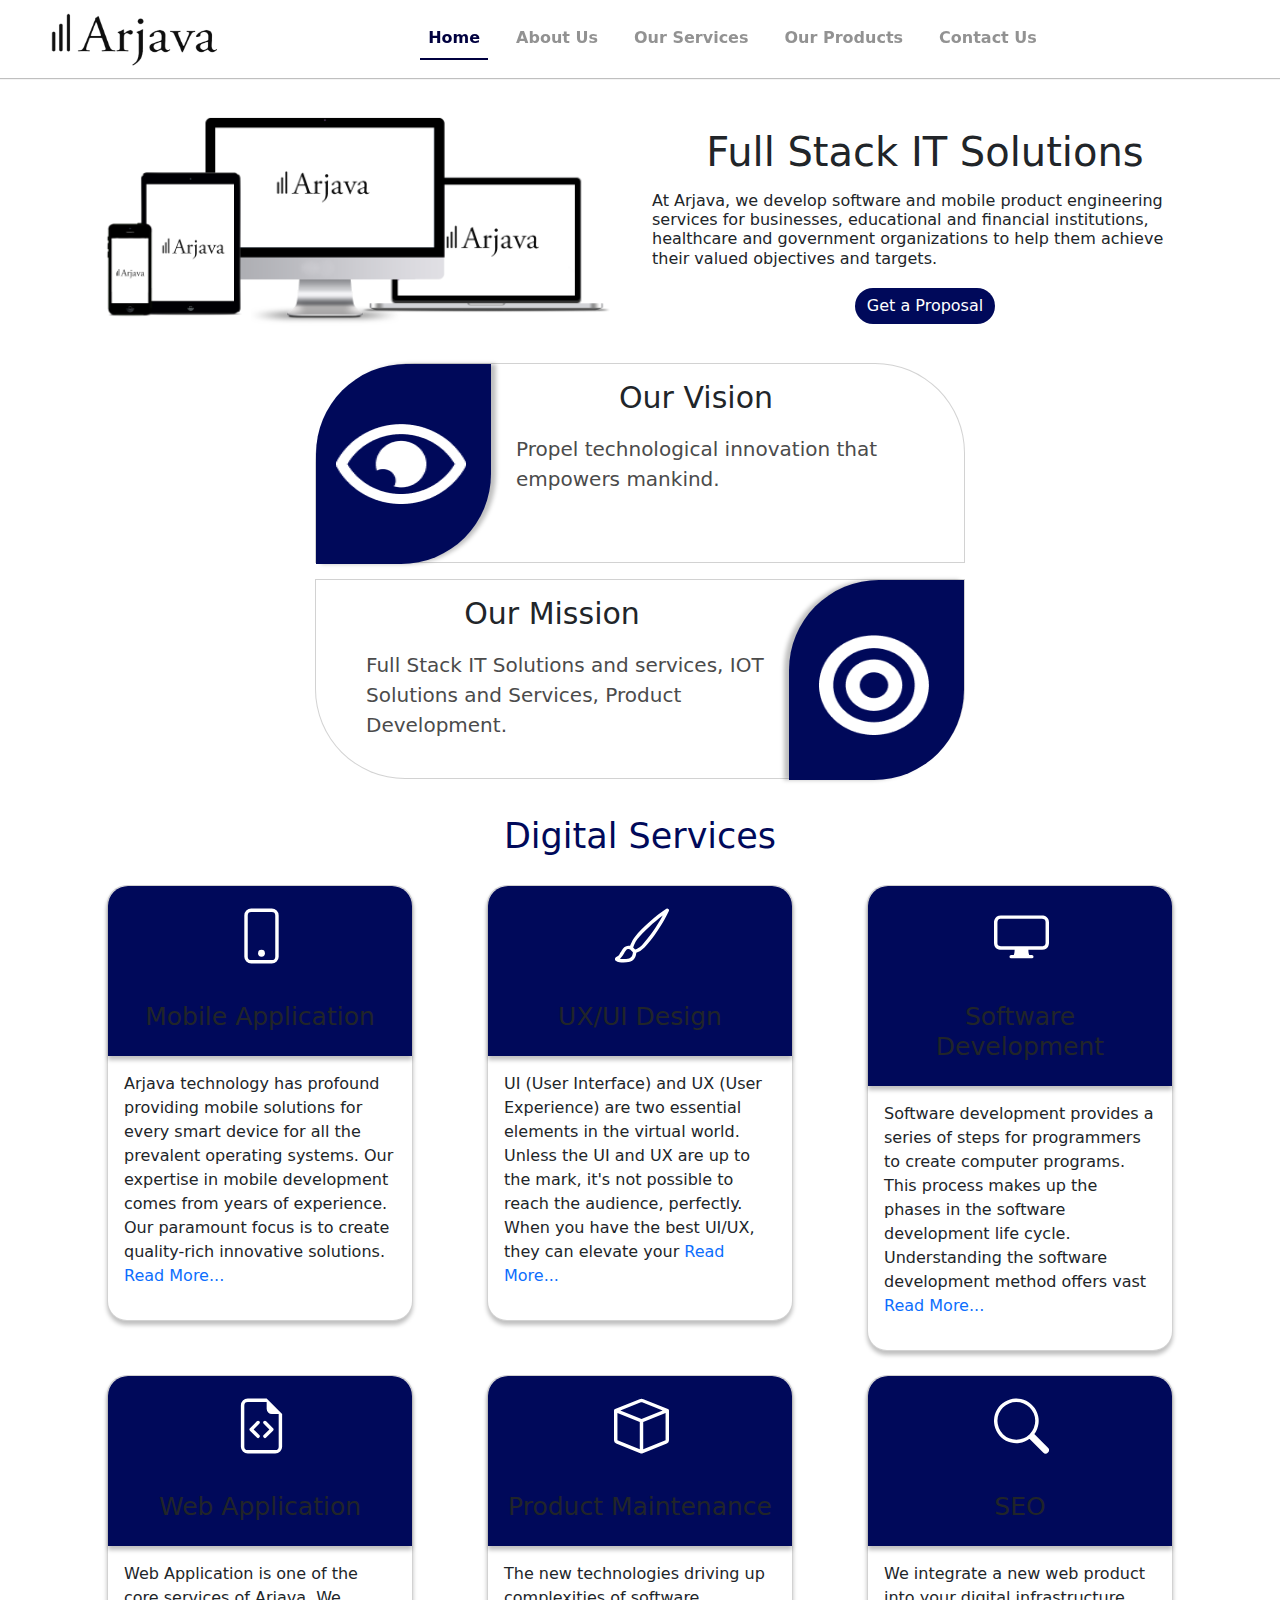
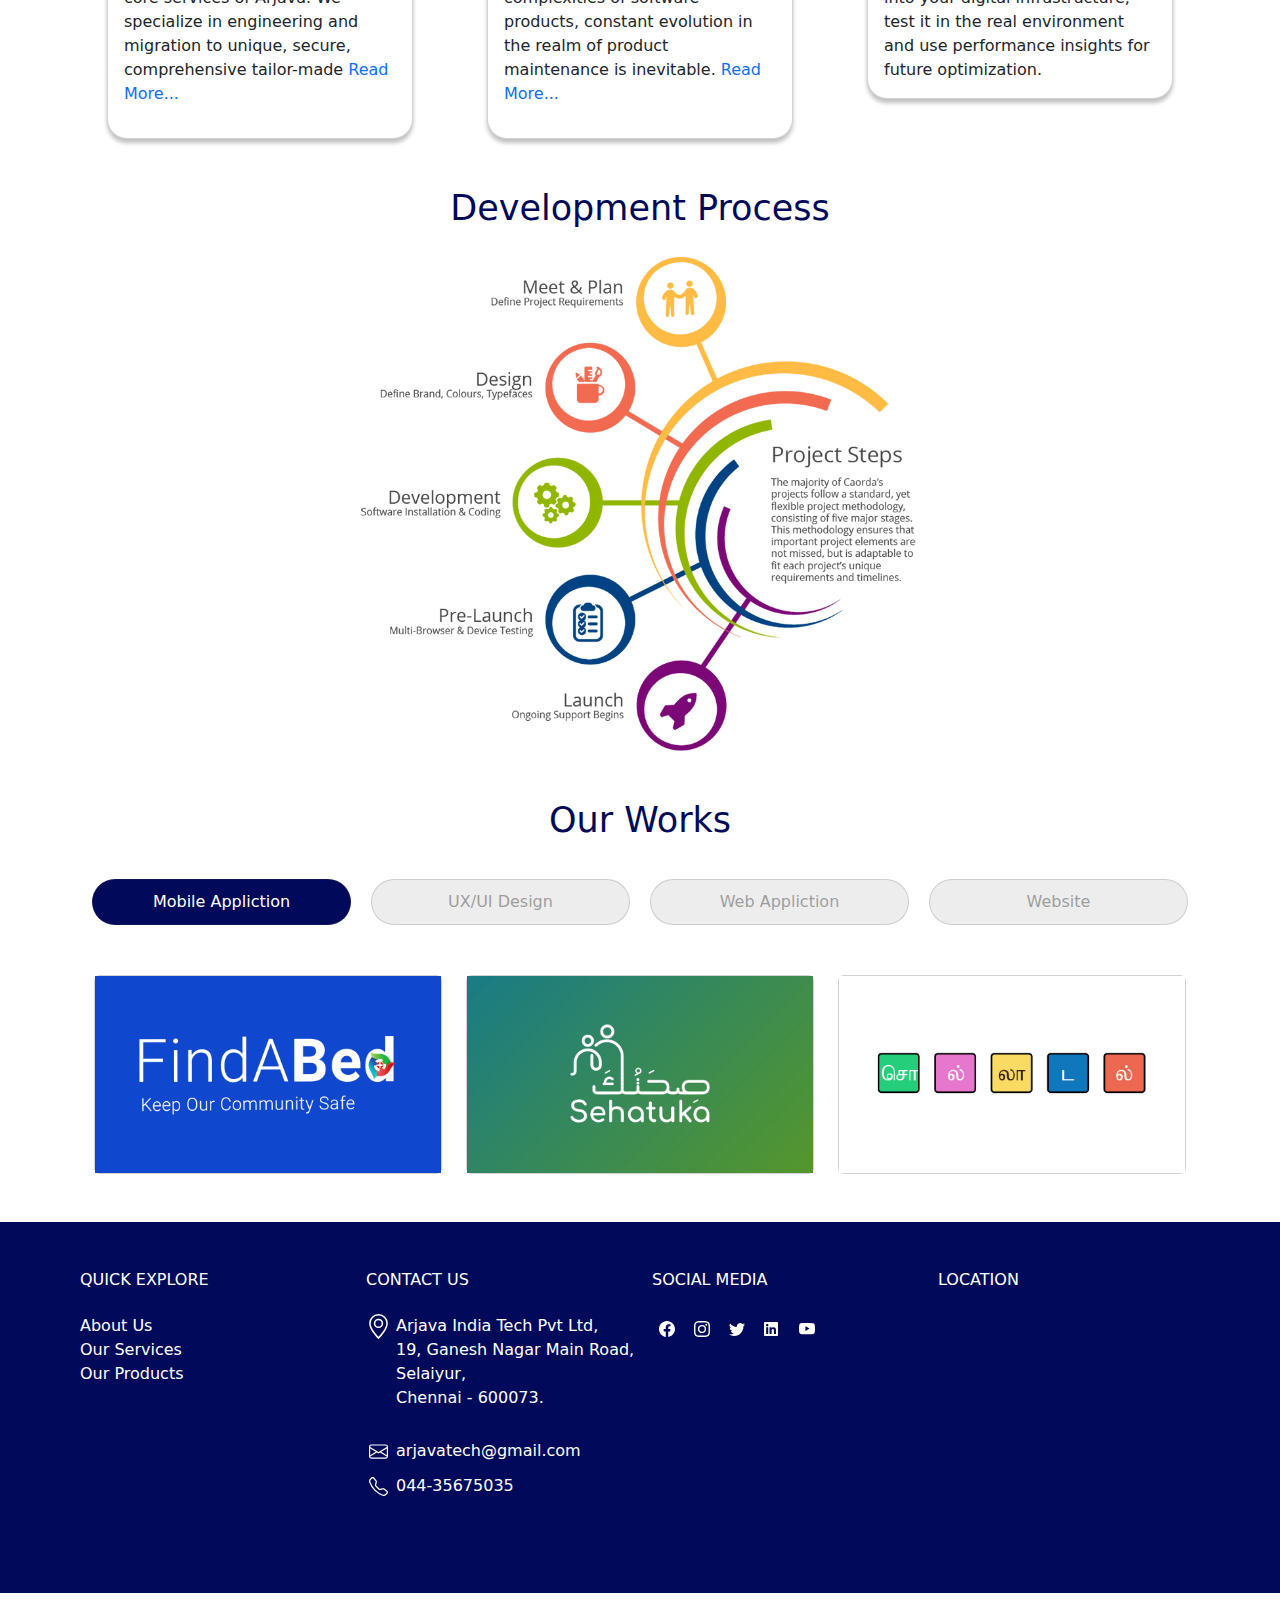
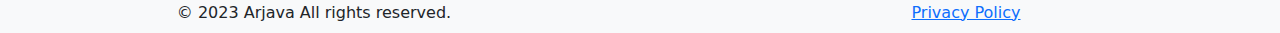
==== commit b7e4cc86: "Privacy policy and USA address added" ====
--- a/index.html
+++ b/index.html
@@ -3,6 +3,8 @@
 <head>
   <title>Arjava - Home</title>
   <meta name="viewport" content="width=device-width, initial-scale=1.0">
+  <meta name="keywords"
+    content="arjavatech,arjava,arjvatechnologies,fullstackitsolutions,productdevelopment,mobileappliction,uxuidesign,softwaredevelopment,webapplication,webapplication,productmaintenance,searchengineoptimization">
   <link rel="shortcut icon" href="image/Arjava Logo2.png" type="image/png">
   <link rel="stylesheet" href="style.css">
   <link href="https://cdn.jsdelivr.net/npm/bootstrap@5.1.3/dist/css/bootstrap.min.css" rel="stylesheet">
@@ -30,7 +32,7 @@
           <a class="nav-link nav-links" href="about us.html">About Us</a>
         </li>
         <li class="nav-item">
-          <a class="nav-link nav-links" href="our services.html">Our services</a>
+          <a class="nav-link nav-links" href="our services.html">Our Services</a>
         </li>
         <li class="nav-item">
           <a class="nav-link nav-links" href="our products.html">Our Products</a>
@@ -44,48 +46,62 @@
   <div class="container">
     <div class="row">
       <div class="col-xl-6 col-lg-6 col-md-6 col-12">
-        <img src="image/arjava logo laptop mockup.png" class="laptop-mockup img-fluid" alt="arjava logo laptop mockup">
+        <img src="image/arjava logo laptop mockup.png" class="laptop-mocku img-fluid text-center"
+          alt="arjava logo laptop mockup">
       </div>
       <div class="col-xl-6 col-lg-6 col-md-6 col-12">
-        <h1 class="h1 head-content">Full Stack IT Solutions</h1>
+        <h1 class="h1 head-content text-center">Full Stack IT Solutions</h1>
         <p class="h6 head-content-body">At Arjava, we develop software and mobile product engineering services for
           businesses, educational and financial institutions, healthcare and government organizations to help them
           achieve their valued objectives and targets.</p>
-      </div>
-    </div>
-    <button type="button" class="btn btn-primary btn-proposal shadow-none"><a href="contact us.html"
-        class="proposal-link">Get a Proposal</a></button>
-    <div class="card mb-3 vision-box">
-      <div class="row no-gutters">
-        <div class="col-md-4 vision-icon-box">
-          <img src="image/vision.png" alt="vision icon" class="card-img vision-icon">
-        </div>
-        <div class="col-md-8">
-          <div class="card-body">
-            <h5 class="card-title our-vision text-center">Our Vision</h5>
+        <div class="text-center">
+          <button type="button" class="btn btn-primary btn-proposal shadow-none"><a href="contact us.html"
+              class="proposal-link">Get a Proposal</a></button>
+        </div>
+      </div>
+    </div>
+    <div class="vision-box-center">
+      <div class="card mb-3 vision-box">
+        <div class="row no-gutters">
+          <div class="col-md-4">
+            <div class="vision-icon-box">
+              <img src="image/vision.png" alt="vision icon" class="card-img vision-icon">
+            </div>
+          </div>
+          <div class="col-6">
+            <div class="card-body text-center">
+              <h5 class="card-title our-vision">Our Vision</h5>
+            </div>
             <p class="card-text vision-content">Propel technological innovation that empowers mankind.</p>
-          </div>
-        </div>
-      </div>
-    </div>
-    <div class="card mb-3 mission-box">
-      <div class="row no-gutters">
-        <div class="col-md-8">
-          <div class="card-body">
-            <h5 class="card-title our-mission text-center">Our Mission</h5>
+
+          </div>
+        </div>
+      </div>
+    </div>
+    <div class="mission-box-center">
+      <div class="card mb-3 mission-box">
+        <div class="row no-gutters">
+          <div class="col-6">
+            <div class="card-body text-center">
+              <h5 class="card-title our-mission">Our Mission</h5>
+            </div>
             <p class="card-text mission-content">
               Full Stack IT Solutions and services, IOT Solutions and Services, Product Development.</p>
-            <div class="col-md-4 mission-icon-box">
-              <img src="image/mission.png" alt="mission icon" class="card-img mission-icon">
-            </div>
-          </div>
-        </div>
-
-
+
+            <div class="col-md-4">
+              <div class="col-md-4 mission-icon-box">
+                <img src="image/mission.png" alt="mission icon" class="card-img mission-icon">
+              </div>
+            </div>
+
+          </div>
+
+
+        </div>
       </div>
     </div>
     <h1 class="text-center digital-services">Digital Services</h1>
-    <div class="row row-cols-1 row-cols-sm-2 row-cols-md-2 row-cols-lg-3  row-cols-xl-3 g-4 digital-row">
+    <div class="row row-cols-1 row-cols-sm-1 row-cols-md-2 row-cols-lg-3  row-cols-xl-3 g-4 digital-row">
       <div class="col col-dig-cent">
         <div class="card digital-card">
           <div class="mob-app-card">
@@ -95,7 +111,7 @@
                 d="M11 1a1 1 0 0 1 1 1v12a1 1 0 0 1-1 1H5a1 1 0 0 1-1-1V2a1 1 0 0 1 1-1h6zM5 0a2 2 0 0 0-2 2v12a2 2 0 0 0 2 2h6a2 2 0 0 0 2-2V2a2 2 0 0 0-2-2H5z" />
               <path d="M8 14a1 1 0 1 0 0-2 1 1 0 0 0 0 2z" />
             </svg>
-            <h5 class="card-title mob-app-title">Mobile Appliction</h5>
+            <h5 class="card-title mob-app-title p-3">Mobile Application</h5>
           </div>
           <div class="card-body">
             <p class="card-text">Arjava technology has profound providing mobile solutions for every smart device for
@@ -131,11 +147,11 @@
               <path
                 d="M15.825.12a.5.5 0 0 1 .132.584c-1.53 3.43-4.743 8.17-7.095 10.64a6.067 6.067 0 0 1-2.373 1.534c-.018.227-.06.538-.16.868-.201.659-.667 1.479-1.708 1.74a8.118 8.118 0 0 1-3.078.132 3.659 3.659 0 0 1-.562-.135 1.382 1.382 0 0 1-.466-.247.714.714 0 0 1-.204-.288.622.622 0 0 1 .004-.443c.095-.245.316-.38.461-.452.394-.197.625-.453.867-.826.095-.144.184-.297.287-.472l.117-.198c.151-.255.326-.54.546-.848.528-.739 1.201-.925 1.746-.896.126.007.243.025.348.048.062-.172.142-.38.238-.608.261-.619.658-1.419 1.187-2.069 2.176-2.67 6.18-6.206 9.117-8.104a.5.5 0 0 1 .596.04zM4.705 11.912a1.23 1.23 0 0 0-.419-.1c-.246-.013-.573.05-.879.479-.197.275-.355.532-.5.777l-.105.177c-.106.181-.213.362-.32.528a3.39 3.39 0 0 1-.76.861c.69.112 1.736.111 2.657-.12.559-.139.843-.569.993-1.06a3.122 3.122 0 0 0 .126-.75l-.793-.792zm1.44.026c.12-.04.277-.1.458-.183a5.068 5.068 0 0 0 1.535-1.1c1.9-1.996 4.412-5.57 6.052-8.631-2.59 1.927-5.566 4.66-7.302 6.792-.442.543-.795 1.243-1.042 1.826-.121.288-.214.54-.275.72v.001l.575.575zm-4.973 3.04.007-.005a.031.031 0 0 1-.007.004zm3.582-3.043.002.001h-.002z" />
             </svg>
-            <h5 class="card-title mob-app-title">UX/UI Design</h5>
+            <h5 class="card-title mob-app-title p-3">UX/UI Design</h5>
           </div>
           <div class="card-body">
             <p class="card-text">UI (User Interface) and UX (User Experience) are two essential elements in the virtual
-              world. Unless the UI and UX are up to the mark, it’s not possible to reach the audience, perfectly. When
+              world. Unless the UI and UX are up to the mark, it's not possible to reach the audience, perfectly. When
               you have the best UI/UX, they can elevate your
               <a data-bs-toggle="collapse" href="#coll-uxui" aria-expanded="false" aria-controls="collapseExample"
                 class="read-more">
@@ -159,21 +175,19 @@
               <path
                 d="M0 4s0-2 2-2h12s2 0 2 2v6s0 2-2 2h-4c0 .667.083 1.167.25 1.5H11a.5.5 0 0 1 0 1H5a.5.5 0 0 1 0-1h.75c.167-.333.25-.833.25-1.5H2s-2 0-2-2V4zm1.398-.855a.758.758 0 0 0-.254.302A1.46 1.46 0 0 0 1 4.01V10c0 .325.078.502.145.602.07.105.17.188.302.254a1.464 1.464 0 0 0 .538.143L2.01 11H14c.325 0 .502-.078.602-.145a.758.758 0 0 0 .254-.302 1.464 1.464 0 0 0 .143-.538L15 9.99V4c0-.325-.078-.502-.145-.602a.757.757 0 0 0-.302-.254A1.46 1.46 0 0 0 13.99 3H2c-.325 0-.502.078-.602.145z" />
             </svg>
-            <h5 class="card-title mob-app-title">Web Application</h5>
+            <h5 class="card-title mob-app-title p-3">Software Development</h5>
           </div>
           <div class="card-body">
-            <p class="card-text">We develop web applications that are responsive, intuitive, highly scalable, and can
-              function online or offline as progressive web applications. Our web application development services cover
-              design, development, testing, quality assurance, and support.
-            <a data-bs-toggle="collapse" href="#coll-web-app" aria-expanded="false" aria-controls="collapseExample"
-              class="read-more">
-              Read More...
-            </a>
+            <p class="card-text">Software development provides a series of steps for programmers to create computer
+              programs. This process makes up the phases in the software development life cycle. Understanding the
+              software development method offers vast
+              <a data-bs-toggle="collapse" href="#coll-soft-dev" aria-expanded="false" aria-controls="collapseExample"
+                class="read-more">
+                Read More...
+              </a>
             </p>
-            <div class="collapse" id="coll-web-app">
-               Additionally, our team can assist with
-              consultation related to modernizing older architectures or converting to a new web-based architecture that
-              leverages the latest cloud technologies.
+            <div class="collapse" id="coll-soft-dev">
+              opportunities in the IT industry.
             </div>
           </div>
         </div>
@@ -188,11 +202,11 @@
               <path
                 d="M8.646 6.646a.5.5 0 0 1 .708 0l2 2a.5.5 0 0 1 0 .708l-2 2a.5.5 0 0 1-.708-.708L10.293 9 8.646 7.354a.5.5 0 0 1 0-.708zm-1.292 0a.5.5 0 0 0-.708 0l-2 2a.5.5 0 0 0 0 .708l2 2a.5.5 0 0 0 .708-.708L5.707 9l1.647-1.646a.5.5 0 0 0 0-.708z" />
             </svg>
-            <h5 class="card-title mob-app-title">Web Development</h5>
+            <h5 class="card-title mob-app-title p-3">Web Application</h5>
           </div>
           <div class="card-body">
             <p class="card-text">
-              Web Development is one of the core services of Arjava. We specialize in engineering and migration to
+              Web Application is one of the core services of Arjava. We specialize in engineering and migration to
               unique, secure, comprehensive tailor-made
               <a data-bs-toggle="collapse" href="#coll-web-dev" aria-expanded="false" aria-controls="collapseExample"
                 class="read-more">
@@ -203,7 +217,7 @@
 
               web solutions with modern design and user experience. We
               fundamentally change the way business is delivered, providing solutions for a value-based customer-first
-              approach.
+              approach.<br><br>
 
               <b>We provide a full cycle of custom web development services including:</b>
               <ul>
@@ -231,7 +245,7 @@
               <path
                 d="M8.186 1.113a.5.5 0 0 0-.372 0L1.846 3.5 8 5.961 14.154 3.5 8.186 1.113zM15 4.239l-6.5 2.6v7.922l6.5-2.6V4.24zM7.5 14.762V6.838L1 4.239v7.923l6.5 2.6zM7.443.184a1.5 1.5 0 0 1 1.114 0l7.129 2.852A.5.5 0 0 1 16 3.5v8.662a1 1 0 0 1-.629.928l-7.185 2.874a.5.5 0 0 1-.372 0L.63 13.09a1 1 0 0 1-.63-.928V3.5a.5.5 0 0 1 .314-.464L7.443.184z" />
             </svg>
-            <h5 class="card-title mob-app-title">Product Maintenance</h5>
+            <h5 class="card-title mob-app-title p-3">Product Maintenance</h5>
           </div>
           <div class="card-body">
             <p class="card-text">The new technologies driving up complexities of software products, constant evolution
@@ -260,7 +274,7 @@
               <path
                 d="M11.742 10.344a6.5 6.5 0 1 0-1.397 1.398h-.001c.03.04.062.078.098.115l3.85 3.85a1 1 0 0 0 1.415-1.414l-3.85-3.85a1.007 1.007 0 0 0-.115-.1zM12 6.5a5.5 5.5 0 1 1-11 0 5.5 5.5 0 0 1 11 0z" />
             </svg>
-            <h5 class="card-title mob-app-title">SEO</h5>
+            <h5 class="card-title mob-app-title p-3">SEO</h5>
           </div>
           <div class="card-body">
             <p class="card-text">We integrate a new web product into your digital infrastructure, test it in the real
@@ -293,22 +307,85 @@
     </ul>
 
     <!-- Tab panes -->
+
     <div class="tab-content">
       <div id="mobapp" class="container tab-pane active"><br>
         <div class="row row-cols-1 row-cols-md-3 g-4 pt-3">
           <div class="col">
             <div class="card">
-              <img src="image/find-bed-logo.jpg" class="img-fluid">
-            </div>
-          </div>
-          <div class="col">
-            <div class="card">
-              <img src="image/sehatuka-logo.jpg" class="img-fluid">
-            </div>
-          </div>
-          <div class="col">
-            <div class="card">
-              <img src="image/solladal-logo.jpg" class="img-fluid">
+              <div class="modal fade" id="findabedmodal" aria-hidden="true"
+                aria-labelledby="exampleModalToggleLabel" tabindex="-1">
+                <div class="modal-dialog modal-lg">
+                  <div class="modal-content">
+                    <div class="modal-header">
+                      <button type="button" class="btn-close" data-bs-dismiss="modal" aria-label="Close"></button>
+                    </div>
+                    <div class="modal-body">
+                      <div class="row">
+                        <div class="col-12 ">
+                          <img src="image/find-bed-app.jpg" class="img-fluid" alt="find-bed-logo">
+                        </div>
+                        <div class="col-12">
+                          <h4 class="pt-3">Findabed:</h4>
+                          <ul>
+                            <li>Findabed is a cross platform application which is available in web, android and ios
+                              where
+                              it shows the various available beds in hospital nearby us to admit.</li>
+                            <li>It shows us oxygen beds, ICU beds, Normal beds and Corona beds available in various
+                              hospitals.</li>
+                            <li>It has several filters where we can make use of it to limit our search radius of
+                              hospitals,
+                              filter beds and also we can sort the hospital by name, distance, available bed count.</li>
+                            <li>We also have hospital phone number where we can contact them and check availabilities of
+                              bed.</li>
+                            <li>The data of hospitals and bed count were fetched from indian government website and it
+                              also
+                              shows when the data is last refreshed.</li>
+                          </ul>
+                        </div>
+                      </div>
+                    </div>
+                  </div>
+                </div>
+              </div>
+              <img src="image/find-bed-app.jpg" data-bs-target="#findabedmodal" data-bs-toggle="modal"
+                class="img-fluid our-work-img" alt="find-bed-logo">
+            </div>
+          </div>
+          <div class="col">
+            <div class="card">
+              <div class="modal fade" id="sehatukamodal" aria-hidden="true"
+                aria-labelledby="exampleModalToggleLabel" tabindex="-1">
+                <div class="modal-dialog modal-lg">
+                  <div class="modal-content">
+                    <div class="modal-header">
+                      <button type="button" class="btn-close" data-bs-dismiss="modal" aria-label="Close"></button>
+                    </div>
+                    <div class="modal-body">
+                      <div class="row">
+                        <div class="col-12 ">
+                          <img src="image/sehatuka-app.jpg" class="img-fluid" alt="sehatuka-logo">
+                        </div>
+                        <div class="col-12">
+                          <h4 class="pt-3">Sehatuka:</h4>
+                          <ul>
+                            <li>Sehatuka is an medicare application which is available in both android and ios.</li>
+                            <li>This app is useful for anyone who needs to be taken care by means of notifications of medical checkups, medicine takeup, doctor appointments and some other.</li>
+                            <li>We also can able to store important information like emergency contacts, surgeries taken and prescription where we can make use of it for the further checkups.</li>
+                            <li> Its developed in react native and sql.</li>
+                          </ul>
+                        </div>
+                      </div>
+                    </div>
+                  </div>
+                </div>
+              </div>
+              <img src="image/sehatuka-app.jpg" data-bs-target="#sehatukamodal" data-bs-toggle="modal" class="img-fluid our-work-img" alt="sehatuka-logo">
+            </div>
+          </div>
+          <div class="col">
+            <div class="card">
+              <img src="image/solladal-app.jpg" class="img-fluid" alt="solladal-logo">
             </div>
           </div>
         </div>
@@ -316,13 +393,59 @@
       <div id="uxui" class="container tab-pane fade"><br>
         <div class="row row-cols-1 row-cols-md-3 g-4 pt-3">
           <div class="col">
-            <div class="card our-works-card1">
-              <h5 class="card-title card1-title">Update Soon</h5>
-            </div>
-          </div>
-          <div class="col">
-            <div class="card our-works-card2">
-              <h5 class="card-title card2-title">Update Soon</h5>
+            <div class="card">
+              <img src="image/arjava-web-design.jpg" class="img-fluid" alt="arjava-web-design">
+            </div>
+          </div>
+          <div class="col">
+            <div class="card">
+              <img src="image/grit-web-design.jpg" class="img-fluid" alt="grit-web-design">
+            </div>
+          </div>
+          <div class="col">
+            <div class="card">
+              <img src="image/sangam-web-design.jpg" class="img-fluid" alt="sangam-web-design">
+            </div>
+          </div>
+        </div>
+      </div>
+      <div id="webapp" class="container tab-pane fade"><br>
+        <div class="row row-cols-1 row-cols-md-3 g-4 pt-3">
+          <div class="col">
+            <div class="card">
+              <div class="modal fade" id="sortingmodal" aria-hidden="true"
+                aria-labelledby="exampleModalToggleLabel" tabindex="-1">
+                <div class="modal-dialog modal-lg">
+                  <div class="modal-content">
+                    <div class="modal-header">
+                      <button type="button" class="btn-close" data-bs-dismiss="modal" aria-label="Close"></button>
+                    </div>
+                    <div class="modal-body">
+                      <div class="row">
+                        <div class="col-12 ">
+                          <img src="image/sorting-analysis-web-app.jpg" class="img-fluid" alt="sorting-analysis-web-app">
+                        </div>
+                        <div class="col-12">
+                          <h4 class="pt-3">Sorting Analysis:</h4>
+                          <ul>
+                            <li>Sorting Analysis is a web application where we will give input as an array and it will give the output and its visualisation.</li>
+                            <li>We can see the comparisions, swap count of every sorting technique and we can come to the conclusion that which sorting technique is best for which scenario.</li>
+                            <li>We can give integer, string, character, float as input array and we have visualization and result of given random array, reverse array, nearly sorted array, duplicate array.</li>
+                            <li>We have visualisation graph where it will give the graphical representation of input and output array.</li>
+                            <li>We also can see the code of every sorting technique and its time and space complexity and also we have analysis section in the website.</li>
+                          </ul>
+                        </div>
+                      </div>
+                    </div>
+                  </div>
+                </div>
+              </div>
+              <img src="image/sorting-analysis-web-app.jpg" data-bs-target="#sortingmodal" data-bs-toggle="modal" class="img-fluid our-work-img" alt="sorting-analysis-web-app">
+            </div>
+          </div>
+          <div class="col">
+            <div class="card">
+              <img src="image/mugavari-web-app.jpg" class="img-fluid" alt="mugavari-web-app">
             </div>
           </div>
           <div class="col">
@@ -332,161 +455,73 @@
           </div>
         </div>
       </div>
-      <div id="webapp" class="container tab-pane fade"><br>
-        <div class="row row-cols-1 row-cols-md-3 g-4 pt-3">
-          <div class="col">
-            <div class="card">
-              <img src="image/Sorting Analysis-web-app.jpg" class="img-fluid">
-            </div>
-          </div>
-          <div class="col">
-            <div class="card">
-              <img src="image/mugavari-web-app.jpg" class="img-fluid">
-            </div>
-          </div>
-          <div class="col">
-            <div class="card our-works-card3">
-              <h5 class="card-title card3-title">Update Soon</h5>
-            </div>
-          </div>
-        </div>
-      </div>
       <div id="website" class="container tab-pane fade"><br>
         <div class="row row-cols-1 row-cols-md-3 g-4 pt-3">
           <div class="col">
             <div class="card">
-              <img src="image/BTK-website.jpg" class="img-fluid">
-            </div>
-          </div>
-          <div class="col">
-            <div class="card">
-              <img src="image/h3-website.jpg" class="img-fluid">
-            </div>
-          </div>
-          <div class="col">
-            <div class="card our-works-card3">
-              <h5 class="card-title card3-title">Update Soon</h5>
-            </div>
-          </div>
-        </div>
-      </div>
-
-    </div>
-
-
-    <!-- <h1 class="text-center dev-pro pt-5">Our Clients</h1>
-    <div class="container-fluid text-center">
-      <div class="row row-cols-2 row-cols-sm-3 row-cols-md-6 g-4 pt-3">
-        <div class="col col-client-center">
-          <div class="card card-circle">
-            <svg xmlns="http://www.w3.org/2000/svg" width="16" height="16" fill="currentColor"
-              class="bi bi-facebook card-img-top clients-icon" viewBox="0 0 16 16">
-              <path
-                d="M16 8.049c0-4.446-3.582-8.05-8-8.05C3.58 0-.002 3.603-.002 8.05c0 4.017 2.926 7.347 6.75 7.951v-5.625h-2.03V8.05H6.75V6.275c0-2.017 1.195-3.131 3.022-3.131.876 0 1.791.157 1.791.157v1.98h-1.009c-.993 0-1.303.621-1.303 1.258v1.51h2.218l-.354 2.326H9.25V16c3.824-.604 6.75-3.934 6.75-7.951z" />
-            </svg>
-          </div>
-        </div>
-        <div class="col col-client-center">
-          <div class="card card-circle">
-            <svg xmlns="http://www.w3.org/2000/svg" width="16" height="16" fill="currentColor"
-              class="bi bi-apple card-img-top clients-icon" viewBox="0 0 16 16">
-              <path
-                d="M11.182.008C11.148-.03 9.923.023 8.857 1.18c-1.066 1.156-.902 2.482-.878 2.516.024.034 1.52.087 2.475-1.258.955-1.345.762-2.391.728-2.43Zm3.314 11.733c-.048-.096-2.325-1.234-2.113-3.422.212-2.189 1.675-2.789 1.698-2.854.023-.065-.597-.79-1.254-1.157a3.692 3.692 0 0 0-1.563-.434c-.108-.003-.483-.095-1.254.116-.508.139-1.653.589-1.968.607-.316.018-1.256-.522-2.267-.665-.647-.125-1.333.131-1.824.328-.49.196-1.422.754-2.074 2.237-.652 1.482-.311 3.83-.067 4.56.244.729.625 1.924 1.273 2.796.576.984 1.34 1.667 1.659 1.899.319.232 1.219.386 1.843.067.502-.308 1.408-.485 1.766-.472.357.013 1.061.154 1.782.539.571.197 1.111.115 1.652-.105.541-.221 1.324-1.059 2.238-2.758.347-.79.505-1.217.473-1.282Z" />
-              <path
-                d="M11.182.008C11.148-.03 9.923.023 8.857 1.18c-1.066 1.156-.902 2.482-.878 2.516.024.034 1.52.087 2.475-1.258.955-1.345.762-2.391.728-2.43Zm3.314 11.733c-.048-.096-2.325-1.234-2.113-3.422.212-2.189 1.675-2.789 1.698-2.854.023-.065-.597-.79-1.254-1.157a3.692 3.692 0 0 0-1.563-.434c-.108-.003-.483-.095-1.254.116-.508.139-1.653.589-1.968.607-.316.018-1.256-.522-2.267-.665-.647-.125-1.333.131-1.824.328-.49.196-1.422.754-2.074 2.237-.652 1.482-.311 3.83-.067 4.56.244.729.625 1.924 1.273 2.796.576.984 1.34 1.667 1.659 1.899.319.232 1.219.386 1.843.067.502-.308 1.408-.485 1.766-.472.357.013 1.061.154 1.782.539.571.197 1.111.115 1.652-.105.541-.221 1.324-1.059 2.238-2.758.347-.79.505-1.217.473-1.282Z" />
-            </svg>
-          </div>
-        </div>
-        <div class="col col-client-center">
-          <div class="card card-circle">
-            <svg xmlns="http://www.w3.org/2000/svg" width="16" height="16" fill="currentColor"
-              class="bi bi-bank2 card-img-top clients-icon" viewBox="0 0 16 16">
-              <path
-                d="M8.277.084a.5.5 0 0 0-.554 0l-7.5 5A.5.5 0 0 0 .5 6h1.875v7H1.5a.5.5 0 0 0 0 1h13a.5.5 0 1 0 0-1h-.875V6H15.5a.5.5 0 0 0 .277-.916l-7.5-5zM12.375 6v7h-1.25V6h1.25zm-2.5 0v7h-1.25V6h1.25zm-2.5 0v7h-1.25V6h1.25zm-2.5 0v7h-1.25V6h1.25zM8 4a1 1 0 1 1 0-2 1 1 0 0 1 0 2zM.5 15a.5.5 0 0 0 0 1h15a.5.5 0 1 0 0-1H.5z" />
-            </svg>
-          </div>
-        </div>
-        <div class="col col-client-center">
-          <div class="card card-circle">
-            <svg xmlns="http://www.w3.org/2000/svg" width="16" height="16" fill="currentColor"
-              class="bi bi-telegram card-img-top clients-icon" viewBox="0 0 16 16">
-              <path
-                d="M16 8A8 8 0 1 1 0 8a8 8 0 0 1 16 0zM8.287 5.906c-.778.324-2.334.994-4.666 2.01-.378.15-.577.298-.595.442-.03.243.275.339.69.47l.175.055c.408.133.958.288 1.243.294.26.006.549-.1.868-.32 2.179-1.471 3.304-2.214 3.374-2.23.05-.012.12-.026.166.016.047.041.042.12.037.141-.03.129-1.227 1.241-1.846 1.817-.193.18-.33.307-.358.336a8.154 8.154 0 0 1-.188.186c-.38.366-.664.64.015 1.088.327.216.589.393.85.571.284.194.568.387.936.629.093.06.183.125.27.187.331.236.63.448.997.414.214-.02.435-.22.547-.82.265-1.417.786-4.486.906-5.751a1.426 1.426 0 0 0-.013-.315.337.337 0 0 0-.114-.217.526.526 0 0 0-.31-.093c-.3.005-.763.166-2.984 1.09z" />
-            </svg>
-          </div>
-        </div>
-        <div class="col col-client-center">
-          <div class="card card-circle">
-            <svg xmlns="http://www.w3.org/2000/svg" width="16" height="16" fill="currentColor"
-              class="bi bi-google card-img-top clients-icon" viewBox="0 0 16 16">
-              <path
-                d="M15.545 6.558a9.42 9.42 0 0 1 .139 1.626c0 2.434-.87 4.492-2.384 5.885h.002C11.978 15.292 10.158 16 8 16A8 8 0 1 1 8 0a7.689 7.689 0 0 1 5.352 2.082l-2.284 2.284A4.347 4.347 0 0 0 8 3.166c-2.087 0-3.86 1.408-4.492 3.304a4.792 4.792 0 0 0 0 3.063h.003c.635 1.893 2.405 3.301 4.492 3.301 1.078 0 2.004-.276 2.722-.764h-.003a3.702 3.702 0 0 0 1.599-2.431H8v-3.08h7.545z" />
-            </svg>
-          </div>
-        </div>
-        <div class="col col-client-center">
-          <div class="card card-circle">
-            <svg xmlns="http://www.w3.org/2000/svg" width="16" height="16" fill="currentColor"
-              class="bi bi-microsoft card-img-top clients-icon" viewBox="0 0 16 16">
-              <path
-                d="M7.462 0H0v7.19h7.462V0zM16 0H8.538v7.19H16V0zM7.462 8.211H0V16h7.462V8.211zm8.538 0H8.538V16H16V8.211z" />
-            </svg>
-          </div>
-        </div>
-      </div>
-    </div>-->
-  </div><br><br><br>
-
-
-  <!--<div class="container-fluid text-center stats">
-    <div class="row">
-      <div class="col stats-title">
-        5<br>
-        Completed Projects
-      </div>
-      <div class="col stats-title">
-        10<br>
-        Happy Customers
-      </div>
-      <div class="col stats-title">
-        15+<br>
-        Technologies
-      </div>
-      <div class="col stats-title">
-        4<br>
-        Current Projects
-      </div>
-    </div>
-  </div>-->
-
-
-
-
-  <footer class="footer-fluid text-center">
+              <img src="image/btk-website.jpg" class="img-fluid" alt="btk-website">
+            </div>
+          </div>
+          <div class="col">
+            <div class="card">
+              <img src="image/h3-website.jpg" class="img-fluid" alt="h3-website">
+            </div>
+          </div>
+          <div class="col">
+            <div class="card">
+              <img src="image/arjava-website.jpg" class="img-fluid" alt="arjava-website">
+            </div>
+          </div>
+        </div>
+      </div>
+
+    </div>
+  </div><br><br>
+
+
+  <footer class="footer-fluid">
     <div class="row py-5 footer-row">
-      <div class="col-lg-2 col-md-6 mb-4 mb-lg-0">
+      <div class="col-0 col-sm-6 col-md-4 col-lg-4 col-xl-3 mb-4 mb-lg-0">
         <h6 class="text-uppercase font-weight-bold mb-4">Quick Explore</h6>
         <a href="about us.html" class="quick-explore">About Us</a><br>
         <a href="our services.html" class="quick-explore">Our Services</a><br>
-        <a href="our products.html" class="quick-explore">Our Products</a>
-      </div>
-
-      <div class="col-lg-2 col-md-6 mb-4 mb-lg-0">
+        <a href="our products.html" class="quick-explore">Our Products</a><br>
+      </div>
+
+      <div class="col-0 col-sm-6 col-md-4 col-lg-4 col-xl-3 mb-4 mb-lg-0">
         <h6 class="text-uppercase font-weight-bold mb-4">Contact Us</h6>
-        <p class="mb-4">Arjava India Tech Pvt Ltd,<br>
-          2A, Camp road,<br>
-          Rajeswari nagar extn,<br>
-          Thiru vi ka street,<br>
+        <svg xmlns="http://www.w3.org/2000/svg" width="25" height="25" fill="currentColor" class="bi bi-geo-alt"
+          viewBox="0 0 16 16">
+          <path
+            d="M12.166 8.94c-.524 1.062-1.234 2.12-1.96 3.07A31.493 31.493 0 0 1 8 14.58a31.481 31.481 0 0 1-2.206-2.57c-.726-.95-1.436-2.008-1.96-3.07C3.304 7.867 3 6.862 3 6a5 5 0 0 1 10 0c0 .862-.305 1.867-.834 2.94zM8 16s6-5.686 6-10A6 6 0 0 0 2 6c0 4.314 6 10 6 10z" />
+          <path d="M8 8a2 2 0 1 1 0-4 2 2 0 0 1 0 4zm0 1a3 3 0 1 0 0-6 3 3 0 0 0 0 6z" />
+        </svg>
+        <address class="address-foot">
+          Arjava India Tech Pvt Ltd,<br>
+          19, Ganesh Nagar Main Road,<br>
           Selaiyur,<br>
-          Chennai - 600073.</p>
-      </div>
-
-
-
-
-
-      <div class="col-lg-2 col-md-6 mb-4  mb-lg-0">
-        <h6 class="text-uppercase font-weight-bold mb-4">Social Media</h6>
+          Chennai - 600073.<br><br>
+          <div class="foot-mail-num">
+            <svg xmlns="http://www.w3.org/2000/svg" width="35" height="35" fill="currentColor"
+              class="bi bi-envelope py-2 mail-ico" viewBox="0 0 16 16">
+              <path
+                d="M0 4a2 2 0 0 1 2-2h12a2 2 0 0 1 2 2v8a2 2 0 0 1-2 2H2a2 2 0 0 1-2-2V4Zm2-1a1 1 0 0 0-1 1v.217l7 4.2 7-4.2V4a1 1 0 0 0-1-1H2Zm13 2.383-4.708 2.825L15 11.105V5.383Zm-.034 6.876-5.64-3.471L8 9.583l-1.326-.795-5.64 3.47A1 1 0 0 0 2 13h12a1 1 0 0 0 .966-.741ZM1 11.105l4.708-2.897L1 5.383v5.722Z" />
+            </svg>arjavatech@gmail.com<br>
+            <svg xmlns="http://www.w3.org/2000/svg" width="35" height="35" fill="currentColor"
+              class="bi bi-telephone p-2 tele-ico" viewBox="0 0 16 16">
+              <path
+                d="M3.654 1.328a.678.678 0 0 0-1.015-.063L1.605 2.3c-.483.484-.661 1.169-.45 1.77a17.568 17.568 0 0 0 4.168 6.608 17.569 17.569 0 0 0 6.608 4.168c.601.211 1.286.033 1.77-.45l1.034-1.034a.678.678 0 0 0-.063-1.015l-2.307-1.794a.678.678 0 0 0-.58-.122l-2.19.547a1.745 1.745 0 0 1-1.657-.459L5.482 8.062a1.745 1.745 0 0 1-.46-1.657l.548-2.19a.678.678 0 0 0-.122-.58L3.654 1.328zM1.884.511a1.745 1.745 0 0 1 2.612.163L6.29 2.98c.329.423.445.974.315 1.494l-.547 2.19a.678.678 0 0 0 .178.643l2.457 2.457a.678.678 0 0 0 .644.178l2.189-.547a1.745 1.745 0 0 1 1.494.315l2.306 1.794c.829.645.905 1.87.163 2.611l-1.034 1.034c-.74.74-1.846 1.065-2.877.702a18.634 18.634 0 0 1-7.01-4.42 18.634 18.634 0 0 1-4.42-7.009c-.362-1.03-.037-2.137.703-2.877L1.885.511z" />
+            </svg>044-35675035
+          </div>
+        </address>
+      </div>
+
+
+
+
+
+      <div class="col-0 col-sm-6 col-md-4 col-lg-4 col-xl-3 mb-4 mb-lg-0">
+        <h6 class="text-uppercase font-weight-bold mb-4 ">Social Media</h6>
         <a href="#" target="_blank" title="facebook"><svg xmlns="http://www.w3.org/2000/svg" width="30" height="30"
             fill="currentColor" class="bi bi-facebook social-media" viewBox="0 0 16 16">
             <path
@@ -498,14 +533,14 @@
               d="M8 0C5.829 0 5.556.01 4.703.048 3.85.088 3.269.222 2.76.42a3.917 3.917 0 0 0-1.417.923A3.927 3.927 0 0 0 .42 2.76C.222 3.268.087 3.85.048 4.7.01 5.555 0 5.827 0 8.001c0 2.172.01 2.444.048 3.297.04.852.174 1.433.372 1.942.205.526.478.972.923 1.417.444.445.89.719 1.416.923.51.198 1.09.333 1.942.372C5.555 15.99 5.827 16 8 16s2.444-.01 3.298-.048c.851-.04 1.434-.174 1.943-.372a3.916 3.916 0 0 0 1.416-.923c.445-.445.718-.891.923-1.417.197-.509.332-1.09.372-1.942C15.99 10.445 16 10.173 16 8s-.01-2.445-.048-3.299c-.04-.851-.175-1.433-.372-1.941a3.926 3.926 0 0 0-.923-1.417A3.911 3.911 0 0 0 13.24.42c-.51-.198-1.092-.333-1.943-.372C10.443.01 10.172 0 7.998 0h.003zm-.717 1.442h.718c2.136 0 2.389.007 3.232.046.78.035 1.204.166 1.486.275.373.145.64.319.92.599.28.28.453.546.598.92.11.281.24.705.275 1.485.039.843.047 1.096.047 3.231s-.008 2.389-.047 3.232c-.035.78-.166 1.203-.275 1.485a2.47 2.47 0 0 1-.599.919c-.28.28-.546.453-.92.598-.28.11-.704.24-1.485.276-.843.038-1.096.047-3.232.047s-2.39-.009-3.233-.047c-.78-.036-1.203-.166-1.485-.276a2.478 2.478 0 0 1-.92-.598 2.48 2.48 0 0 1-.6-.92c-.109-.281-.24-.705-.275-1.485-.038-.843-.046-1.096-.046-3.233 0-2.136.008-2.388.046-3.231.036-.78.166-1.204.276-1.486.145-.373.319-.64.599-.92.28-.28.546-.453.92-.598.282-.11.705-.24 1.485-.276.738-.034 1.024-.044 2.515-.045v.002zm4.988 1.328a.96.96 0 1 0 0 1.92.96.96 0 0 0 0-1.92zm-4.27 1.122a4.109 4.109 0 1 0 0 8.217 4.109 4.109 0 0 0 0-8.217zm0 1.441a2.667 2.667 0 1 1 0 5.334 2.667 2.667 0 0 1 0-5.334z" />
           </svg></a>
 
-        <a href="#" target="_blank" title="youtube"><svg xmlns="http://www.w3.org/2000/svg" width="30" height="30"
+        <a href="#" target="_blank" title="twitter"><svg xmlns="http://www.w3.org/2000/svg" width="30" height="30"
             fill="currentColor" class="bi bi-twitter social-media" viewBox="0 0 16 16">
             <path
               d="M5.026 15c6.038 0 9.341-5.003 9.341-9.334 0-.14 0-.282-.006-.422A6.685 6.685 0 0 0 16 3.542a6.658 6.658 0 0 1-1.889.518 3.301 3.301 0 0 0 1.447-1.817 6.533 6.533 0 0 1-2.087.793A3.286 3.286 0 0 0 7.875 6.03a9.325 9.325 0 0 1-6.767-3.429 3.289 3.289 0 0 0 1.018 4.382A3.323 3.323 0 0 1 .64 6.575v.045a3.288 3.288 0 0 0 2.632 3.218 3.203 3.203 0 0 1-.865.115 3.23 3.23 0 0 1-.614-.057 3.283 3.283 0 0 0 3.067 2.277A6.588 6.588 0 0 1 .78 13.58a6.32 6.32 0 0 1-.78-.045A9.344 9.344 0 0 0 5.026 15z" />
           </svg></a>
 
-        <a href="#"><svg xmlns="http://www.w3.org/2000/svg" width="30" height="30" fill="currentColor"
-            class="bi bi-linkedin social-media" viewBox="0 0 512 512">
+        <a href="#" target="_blank" title="linkedin"><svg xmlns="http://www.w3.org/2000/svg" width="30" height="30"
+            fill="currentColor" class="bi bi-linkedin social-media" viewBox="0 0 512 512">
             <path
               d="M416 32H31.9C14.3 32 0 46.5 0 64.3v383.4C0 465.5 14.3 480 31.9 480H416c17.6 0 32-14.5 32-32.3V64.3c0-17.8-14.4-32.3-32-32.3zM135.4 416H69V202.2h66.5V416zm-33.2-243c-21.3 0-38.5-17.3-38.5-38.5S80.9 96 102.2 96c21.2 0 38.5 17.3 38.5 38.5 0 21.3-17.2 38.5-38.5 38.5zm282.1 243h-66.4V312c0-24.8-.5-56.7-34.5-56.7-34.6 0-39.9 27-39.9 54.9V416h-66.4V202.2h63.7v29.2h.9c8.9-16.8 30.6-34.5 62.9-34.5 67.2 0 79.7 44.3 79.7 101.9V416z" />
           </svg></a>
@@ -518,22 +553,28 @@
         </ul>
       </div>
 
-      <div class="col-lg-2 col-md-6 mb-4">
-        <h6 class="text-uppercase font-weight-bold mb-4 txt-cen">Location</h6>
+      <div class="col-0 col-sm-6 col-md-4 col-lg-4 col-xl-3 mb-4 mb-lg-0">
+        <h6 class="text-uppercase font-weight-bold mb-4">Location</h6>
         <iframe
-          src="https://www.google.com/maps/embed?pb=!1m18!1m12!1m3!1d3886.7553003488106!2d80.18156166435438!3d13.051241766658036!2m3!1f0!2f0!3f0!3m2!1i1024!2i768!4f13.1!3m3!1m2!1s0x3a5261346e67316d%3A0xb2bb174cdb400f2e!2sSri%20Balaji%20Nagar%2C%20AGS%20Colony%2C%20Valasaravakkam%2C%20Chennai%2C%20Tamil%20Nadu%20600095!5e0!3m2!1sen!2sin!4v1663656630887!5m2!1sen!2sin"
+          src="https://www.google.com/maps/embed?pb=!1m18!1m12!1m3!1d972.1829669883307!2d80.14213920827181!3d12.924947305003162!2m3!1f0!2f0!3f0!3m2!1i1024!2i768!4f13.1!3m3!1m2!1s0x0%3A0x31fc98a9b9f2dd90!2zMTLCsDU1JzI5LjgiTiA4MMKwMDgnMzUuNSJF!5e0!3m2!1sen!2sin!4v1675838764731!5m2!1sen!2sin"
           class="location-link" width="600" height="450" style="border:0;" allowfullscreen="" loading="lazy"
           referrerpolicy="no-referrer-when-downgrade"></iframe>
       </div>
     </div>
   </footer>
   <div class="bg-light py-2">
-    <div class="container text-center">
-      <p class="text-muted mb-0 py-2">&copy; 2022 Arjava All rights reserved.</p>
-    </div>
-  </div>
-
-
+    <div class="row">
+        <div class="col-6">
+            <div class="container text-center">
+                <p class="mb-0">&copy; 2023 Arjava All rights reserved.</p>
+            </div>
+        </div>
+        <div class="col-6">
+            <div class="container text-center">
+                <a href="privacy_policy.html" class="mb-0" target="_blank">Privacy Policy</a>
+            </div>
+        </div>
+    </div>
+</div>
 </body>
-
 </html>--- a/style.css
+++ b/style.css
@@ -8,9 +8,37 @@
 
 .logo {
     position: relative;
-    left: 60px;
+    left: 20px;
     width: 185;
     height: 60;
+}
+
+
+@media (max-width:576px) {
+    .logo {
+        position: relative;
+        left: 65px;
+        width: 185;
+        height: 60;
+    }
+}
+
+@media (max-width:375px) {
+    .logo {
+        position: relative;
+        left: 39px;
+        width: 185;
+        height: 60;
+    }
+}
+
+@media (max-width:320px) {
+    .logo {
+        position: relative;
+        left: 25px;
+        width: 185;
+        height: 60;
+    }
 }
 
 
@@ -61,6 +89,11 @@
     color: rgb(0, 0, 63) !important;
 }
 
+.navbar-toggler {
+    position: relative;
+    right: 10px;
+}
+
 
 /***AJ Mockup***/
 
@@ -89,25 +122,28 @@
     }
 }
 
+
+
 /***Head Content***/
 
 .head-content {
     position: relative;
-    top: 90px;
+    top: 0px;
     left: 0px;
     color: #00095A;
 }
 
 .head-content-body {
     position: relative;
-    top: 90px;
+    top: 0px;
     left: 0px;
 }
 
-@media (max-width: 991.98px) {
+
+@media (max-width: 2560px) {
     .head-content {
         position: relative;
-        top: 40px;
+        top: 80px;
         left: 0px;
         color: #00095A;
         margin-bottom: 15px !important;
@@ -115,14 +151,30 @@
 
     .head-content-body {
         position: relative;
-        top: 30px;
+        top: 80px;
         left: 0px;
         margin-bottom: 60px !important;
 
     }
 }
 
-@media (max-width: 767.98px) {
+
+@media (max-width: 1440px) {
+    .head-content {
+        position: relative;
+        top: 50px;
+        left: 0px;
+        text-align: center;
+    }
+
+    .head-content-body {
+        position: relative;
+        top: 50px;
+        left: 0px;
+    }
+}
+
+@media (max-width: 576px) {
     .head-content {
         position: relative;
         top: 0px;
@@ -134,33 +186,19 @@
         position: relative;
         top: 0px;
         left: 0px;
-    }
-}
-
-@media (max-width: 575.98px) {
-    .head-content {
-        position: relative;
-        top: 0px;
-        left: 0px;
-        text-align: center;
-    }
-
-    .head-content-body {
-        position: relative;
-        top: 0px;
-        left: 20px;
         padding-bottom: 0;
     }
 }
 
+
 /*****Proposal Button*****/
 
 
 
 .btn-proposal {
     position: relative;
-    top: -80px;
-    left: 700px;
+    top: 0;
+    left: 0px;
     background-color: #00095A !important;
     border: none !important;
     border-radius: 20px !important;
@@ -181,73 +219,65 @@
     color: #fff;
 }
 
-@media (max-width: 1199.98px) {
+
+@media (max-width: 2560px) {
     .btn-proposal {
         position: relative;
+        top: 50px;
+        left: 0px;
+        background-color: #00095A !important;
+    }
+}
+
+@media (max-width: 1440px) {
+    .btn-proposal {
+        position: relative;
+        top: 10px;
+        left: 0px;
+        margin-bottom: 35px;
+        background-color: #00095A !important;
+    }
+}
+
+
+@media (max-width: 576px) {
+    .btn-proposal {
+        position: relative;
         top: -40px;
-        left: 610px;
-    }
-}
-
-@media (max-width: 991.98px) {
-    .btn-proposal {
-        position: relative;
-        top: -10px;
-        left: 440px;
-        margin-bottom: 30px;
+        left: 0px;
+        margin-bottom: 0px;
         background-color: #00095A !important;
     }
 }
 
-@media (max-width: 767.98px) {
-    .btn-proposal {
-        position: relative;
-        top: -30px;
-        left: 190px;
-        margin-bottom: 10px;
-    }
-}
-
-@media (max-width: 575.98px) {
-    .btn-proposal {
-        position: relative;
-        top: -30px;
-        left: 170px;
-        margin-bottom: 10px;
-    }
-}
-
-@media (max-width: 479.98px) {
-    .btn-proposal {
-        position: relative;
-        top: -30px;
-        left: 140px;
-        margin-bottom: 10px;
-    }
-}
-
-
 
 
 
 /******our vision*****/
+
+.vision-box-center {
+    display: flex;
+    justify-content: center;
+
+}
 
 .vision-box {
     height: 200 !important;
+    width: 650px !important;
     background-color: #fff;
     border: 1px solid rgba(75, 75, 75, 0.25);
-    border-radius: 100px 100px 0px 0px !important;
+    border-radius: 100px 90px 0px 0px !important;
 }
 
 .vision-icon-box {
     margin-bottom: 30px;
-    margin-left: 10px;
+    margin-left: 0px;
     box-sizing: border-box;
     width: 175px !important;
     height: 200px;
     background: #00095A;
     box-shadow: 5px 0px 4px rgba(0, 0, 0, 0.25);
-    border-radius: 0px 100px;
+    border-radius: 0px 90px;
     transform: matrix(1, 0, 0, -1, 0, 0);
 }
 
@@ -255,34 +285,78 @@
     position: relative;
     top: 60px;
     left: 20px !important;
-    width: 110px !important;
+    width: 130px !important;
     height: 80px;
 }
 
 .our-vision {
-    position: absolute;
-    top: 20px;
-    left: 500px;
-    font-size: 25px;
+    font-size: 30px;
     font-weight: 500;
-    text-align: center;
     color: #00095A;
 }
 
 .vision-content {
     position: absolute;
-    padding: 10px;
     top: 70px;
-    left: 175px;
+    left: 200px;
+    padding-right: 30px;
+    font-size: 20px;
     color: #4B4B4B;
-    font-size: 20px;
-}
-
-@media (max-width:992px) {
+}
+
+
+@media (max-width:786px) {
+
+    .vision-box {
+
+        border-radius: 75px 75px 0px 0px !important;
+    }
+
+    .vision-icon-box {
+
+        border-radius: 0px 75px;
+
+    }
+
     .our-vision {
         position: absolute;
         top: 10px;
-        left: 350px;
+        left: 260px;
+        font-size: 30px;
+        font-weight: 500;
+        text-align: center;
+        color: #00095A;
+    }
+}
+
+@media (max-width:576px) {
+    .vision-box {
+        height: 140px !important;
+        border-radius: 60px 60px 0px 0px !important;
+    }
+
+    .vision-icon-box {
+        width: 105px !important;
+        height: 140px;
+        background: #00095A;
+        box-shadow: -4px 0px 3px rgba(0, 0, 0, 0.25);
+        border-radius: 0px 60px;
+        transform: matrix(1, 0, 0, -1, 0, 0);
+    }
+
+
+    .vision-icon {
+        position: relative;
+        top: 40px;
+        left: 15px !important;
+        width: 75px !important;
+        height: 50px;
+    }
+
+    .our-vision {
+        position: absolute;
+        top: 10px;
+        left: 175px;
         font-size: 25px;
         font-weight: 500;
         text-align: center;
@@ -291,108 +365,91 @@
 
     .vision-content {
         position: absolute;
-        padding: 10px;
-        top: 50px;
-        left: 175px;
+        top: 60px;
+        left: 130px;
+        font-size: 15px;
         color: #4B4B4B;
     }
 }
 
-@media (max-width:768px) {
-    .vision-box {
-        height: 170px !important;
-        border-radius: 80px 80px 0px 0px !important;
-    }
-
-    .vision-icon-box {
-        width: 155px !important;
-        height: 170px;
-        background: #00095A;
-        box-shadow: 4px 0px 3px rgba(0, 0, 0, 0.25);
-        border-radius: 0px 80px;
-        transform: matrix(1, 0, 0, -1, 0, 0);
-    }
+@media (max-width:425px) {
 
     .vision-icon {
         position: relative;
-        top: 50px;
-        left: 20px !important;
-        width: 95px !important;
-        height: 60px;
+        top: 40px;
+        left: 15px !important;
+        width: 75px !important;
+        height: 55px;
     }
 
     .our-vision {
         position: absolute;
+        top: 5px;
+        left: 150px;
+        font-size: 25px;
+        font-weight: 500;
+        text-align: center;
+        color: #00095A;
+    }
+
+    .vision-content {
+        position: absolute;
+        top: 60px;
+        left: 130px;
+        font-size: 15px;
+        color: #4B4B4B;
+    }
+}
+
+@media screen and (max-width:375px) {
+    .our-vision {
+        position: absolute;
         top: 10px;
-        left: 265px;
+        left: 150px;
+        font-size: 23px;
+        font-weight: 500;
+        text-align: center;
+        color: #00095A;
+    }
+
+    .vision-content {
+        position: absolute;
+        top: 45px;
+        left: 120px;
+        font-size: 15px;
+        color: #4B4B4B;
+    }
+}
+
+@media screen and (max-width:320px) {
+    .our-vision {
+        position: absolute;
+        top: 5px;
+        left: 125px;
         font-size: 20px;
         font-weight: 500;
         text-align: center;
         color: #00095A;
     }
-
-    .vision-content {
-        position: absolute;
-        top: 40px;
-        left: 165px;
-        font-size: 15px;
-        color: #4B4B4B;
-    }
-
-}
-
-@media screen and (max-width:576px) {
-
-    .vision-box {
-        height: 140px !important;
-        border-radius: 60px 60px 0px 0px !important;
-    }
-
-    .vision-icon-box {
-        width: 105px !important;
-        height: 140px;
-        background: #00095A;
-        box-shadow: 4px 0px 3px rgba(0, 0, 0, 0.25);
-        border-radius: 0px 60px;
-        transform: matrix(1, 0, 0, -1, 0, 0);
-    }
-
-    .vision-icon {
-        position: relative;
-        top: 40px;
-        left: 5px !important;
-        width: 70px !important;
-        height: 45px;
-    }
-
-    .our-vision {
-        position: absolute;
-        top: 5px;
-        left: 185px;
-        font-size: 20px;
-        font-weight: 500;
-        text-align: center;
-        color: #00095A;
-    }
-
-    .vision-content {
-        position: absolute;
-        top: 40px;
-        left: 100px;
-        font-size: 15px;
-        color: #4B4B4B;
-    }
-
-}
+}
+
+
 
 
 /******our mission*****/
+
+.mission-box-center {
+    display: flex;
+    justify-content: center;
+
+}
 
 .mission-box {
     height: 200 !important;
+    width: 650px !important;
     background-color: #fff;
     border: 1px solid rgba(75, 75, 75, 0.25);
-    border-radius: 0px 0px 100px 100px !important;
+    border-radius: 0px 0px 90px 90px !important;
 }
 
 .mission-icon-box {
@@ -406,7 +463,7 @@
     height: 200px;
     background: #00095A;
     box-shadow: -5px 0px 4px rgba(0, 0, 0, 0.25);
-    border-radius: 0px 100px;
+    border-radius: 0px 90px;
     transform: matrix(1, 0, 0, -1, 0, 0);
 }
 
@@ -419,26 +476,64 @@
 }
 
 .our-mission {
-    position: absolute;
-    top: 20px;
-    left: 495px;
-    font-size: 25px;
+    position: relative;
+    left: 80px !important;
+    font-size: 30px;
     font-weight: 500;
-    text-align: center;
     color: #00095A;
 }
 
 .mission-content {
     position: absolute;
-    padding: 0px;
     top: 70px;
-    right: 200px;
-    padding-left: 20px;
+    right: 190px;
+    padding-left: 50px;
     color: #4B4B4B;
     font-size: 20px;
 }
 
-@media (max-width:992px) {
+
+@media (max-width:768px) {
+
+    .mission-box {
+
+        border-radius: 0px 0px 75px 75px !important;
+    }
+
+    .mission-icon-box {
+
+        border-radius: 0px 75px;
+
+    }
+}
+
+
+
+
+@media (max-width:576px) {
+    .mission-box {
+        height: 140px !important;
+        border-radius: 0px 0px 60px 60px !important;
+    }
+
+    .mission-icon-box {
+
+        width: 105px !important;
+        height: 140px;
+        background: #00095A;
+        box-shadow: -4px 0px 3px rgba(0, 0, 0, 0.25);
+        border-radius: 0px 60px;
+        transform: matrix(1, 0, 0, -1, 0, 0);
+    }
+
+    .mission-icon {
+        position: relative;
+        top: 40px;
+        left: 15px !important;
+        width: 75px !important;
+        height: 60px;
+    }
+
     .our-mission {
         position: absolute;
         top: 10px;
@@ -451,103 +546,48 @@
 
     .mission-content {
         position: absolute;
-        padding: 0px;
         top: 50px;
-        right: 180px;
-        padding-left: 20px;
+        right: 120px !important;
+        padding-left: 40px;
+        font-size: 15px;
         color: #4B4B4B;
     }
 }
 
-
-
-@media (max-width:767.98px) {
+@media screen and (max-width:425px) {
     .mission-box {
-        height: 170 !important;
-        background-color: #fff;
-        border: 1px solid rgba(75, 75, 75, 0.25);
-        border-radius: 0px 0px 100px 100px !important;
-    }
-
-    .mission-icon-box {
-        position: absolute;
-        top: 0px;
-        right: 0;
-        margin-bottom: 100px;
-        margin-left: 193px !important;
-        box-sizing: border-box;
-        width: 155px !important;
-        height: 170px;
-        background: #00095A;
-        box-shadow: -4px 0px 3px rgba(0, 0, 0, 0.25);
-        border-radius: 0px 80px;
-        transform: matrix(1, 0, 0, -1, 0, 0);
-    }
-
-    .mission-icon {
-        position: relative;
-        top: 30px;
-        left: 25px !important;
-        width: 110px !important;
-        height: 100px;
-    }
-
+        height: 140px !important;
+        border-radius: 0px 0px 70px 70px !important;
+    }
+}
+
+@media screen and (max-width:375px) {
     .our-mission {
         position: absolute;
         top: 10px;
-        left: 120px;
-        font-size: 20px;
+        left: 150px;
+        font-size: 23px;
+        font-weight: 500;
         text-align: center;
         color: #00095A;
     }
 
     .mission-content {
         position: absolute;
-        padding: 0px;
-        top: 40px;
-        right: 150px;
+        top: 45px;
+        right: 110px !important;
+        padding-left: 30px;
         font-size: 15px;
-        padding-left: 30px;
         color: #4B4B4B;
     }
-}
-
-
-
-
-
-
-@media (max-width:576px) {
-    .mission-box {
-        height: 140px !important;
-        border-radius: 0px 0px 60px 60px !important;
-    }
-
-    .mission-icon-box {
-        position: absolute;
-        margin-left: 364px !important;
-        margin-bottom: 50px !important;
-        box-sizing: border-box;
-        width: 105px !important;
-        height: 140px;
-        background: #00095A;
-        box-shadow: -4px 0px 3px rgba(0, 0, 0, 0.25);
-        border-radius: 0px 60px;
-        transform: matrix(1, 0, 0, -1, 0, 0);
-    }
-
-    .mission-icon {
-        position: relative;
-        top: 30px;
-        left: 18px !important;
-        width: 70px !important;
-        height: 65px;
-    }
-
+
+}
+
+@media screen and (max-width:320px) {
     .our-mission {
         position: absolute;
-        top: 5px;
-        left: 170px;
+        top: 3px;
+        left: 35px !important;
         font-size: 20px;
         font-weight: 500;
         text-align: center;
@@ -556,15 +596,13 @@
 
     .mission-content {
         position: absolute;
-        top: 45;
-        right: 110;
-        padding-left: 15px;
+        top: 37px !important;
+        right: 110px !important;
+        padding-left: 30px;
         font-size: 15px;
         color: #4B4B4B;
     }
-
-}
-
+}
 
 
 /******Digital Services*****/
@@ -578,22 +616,22 @@
 }
 
 .digital-card {
+    margin: 0px 25 0px 25px;
     border-radius: 20px !important;
     box-shadow: 0px 4px 4px rgba(0, 0, 0, 0.25);
 }
 
 .mob-app-card {
-    width: 295px;
-    height: 164px;
     background: #00095A;
     box-shadow: 0px 4px 4px rgba(0, 0, 0, 0.25);
-    border-radius: 20px;
+    border-radius: 20px 20px 0 0;
     transform: matrix(1, 0, 0, 1, 0, 0);
 }
 
 .mob-app-icon {
+    position: relative;
+    left: 35% !important;
     padding: 20px;
-    margin-left: 100px;
     width: 95px;
     height: 100;
     color: #fff;
@@ -601,218 +639,74 @@
 
 .mob-app-title {
     font-weight: 500;
-    font-size: 30px;
+    font-size: 25px;
     text-align: center;
     color: #fff;
 }
 
-.digital-row {
-    margin-left: 35px !important;
-}
-
-.read-more {
-    text-decoration: none
-}
-
-
-@media screen and (max-width:1400px) {
-
-
-    .digital-card {
-        width: 295px;
-        border-radius: 20px !important;
-        box-shadow: 0px 4px 4px rgba(0, 0, 0, 0.25);
-    }
-
-    .mob-app-card {
-        width: 295px;
-        height: 164px;
-        background: #00095A;
-        box-shadow: 0px 4px 4px rgba(0, 0, 0, 0.25);
-        border-radius: 20px;
-        transform: matrix(1, 0, 0, 1, 0, 0);
-    }
-
+
+
+
+
+@media (max-width:375px) {
     .mob-app-icon {
+        position: relative;
+        left: 30% !important;
         padding: 20px;
-        margin-left: 100px;
         width: 95px;
         height: 100;
         color: #fff;
     }
-
-    .mob-app-title {
-        font-weight: 500;
-        font-size: 30px;
-        text-align: center;
-        color: #fff;
-    }
-
-    .digital-row {
-        margin-left: 35px !important;
-    }
-}
-
-@media (max-width: 1199.98px) {
-    .digital-row {
-        margin-left: -10px !important;
-    }
-}
-
-@media screen and (max-width:992px) {
-
-    .digital-card {
-        width: 295px !important;
-        border-radius: 20px !important;
-        box-shadow: 0px 4px 4px rgba(0, 0, 0, 0.25);
-    }
-
-    .mob-app-card {
-        width: 295px;
-        height: 164px;
-        background: #00095A;
-        box-shadow: 0px 4px 4px rgba(0, 0, 0, 0.25);
-        border-radius: 20px;
-        transform: matrix(1, 0, 0, 1, 0, 0);
-    }
-
-    .mob-app-icon {
-        padding: 20px;
-        margin-left: 100px;
-        width: 95px;
-        height: 100;
-        color: #fff;
-    }
-
-
-    .mob-app-title {
-        font-weight: 500;
-        font-size: 30px;
-        text-align: center;
-        color: #fff;
-    }
-
-    .digital-row {
-        margin-left: 10px !important;
-    }
-
-}
-
-@media screen and (max-width:768px) {
-
-
-    .digital-card {
-        width: 243px !important;
-        border-radius: 20px !important;
-        box-shadow: 0px 4px 4px rgba(0, 0, 0, 0.25);
-    }
-
-    .mob-app-card {
-        padding-bottom: 0;
-        width: 243px;
-        height: 174px;
-        background: #00095A;
-        box-shadow: 0px 4px 4px rgba(0, 0, 0, 0.25);
-        border-radius: 20px;
-        transform: matrix(1, 0, 0, 1, 0, 0);
-    }
-
-    .mob-app-icon {
-        padding: 20px;
-        margin-left: 75px;
-        width: 95px;
-        height: 100;
-        color: #fff;
-    }
-
-    .mob-app-title {
-        font-weight: 500;
-        font-size: 30px;
-        text-align: center;
-        color: #fff;
-    }
-
-    .digital-row {
-        margin-left: -10px !important;
-    }
-}
-
-@media screen and (max-width:576px) {
-
-
-    .col-dig-cent {
-        display: flex;
-        justify-content: center;
-        align-items: center;
-    }
-
-    .digital-card {
-        border-radius: 20px !important;
-        box-shadow: 0px 4px 4px rgba(0, 0, 0, 0.25);
-    }
-
-    .mob-app-card {
-        width: 242px;
-        height: 180px;
-        background: #00095A;
-        box-shadow: 0px 4px 4px rgba(0, 0, 0, 0.25);
-        border-radius: 20px;
-        transform: matrix(1, 0, 0, 1, 0, 0);
-    }
-
-    .mob-app-icon {
-        padding: 20px;
-        margin-left: 75px;
-        width: 95px;
-        height: 100;
-        color: #fff;
-    }
-
-    .mob-app-title {
-        font-weight: 500;
-        font-size: 30px;
-        text-align: center;
-        color: #fff;
-    }
-}
-
-@media screen and (max-width:480px) {
-
-    .col-dig-cent {
-        display: flex;
-        justify-content: center;
-        align-items: center;
-    }
-
-    .digital-card {
-        border-radius: 20px !important;
-        box-shadow: 0px 4px 4px rgba(0, 0, 0, 0.25);
-    }
-
-    .mob-app-card {
-        width: 241px;
-        height: 180px;
-        background: #00095A;
-        box-shadow: 0px 4px 4px rgba(0, 0, 0, 0.25);
-        border-radius: 20px;
-        transform: matrix(1, 0, 0, 1, 0, 0);
-    }
-
-    .mob-app-icon {
-        padding: 20px;
-        margin-left: 73px;
-        width: 95px;
-        height: 100;
-        color: #fff;
-    }
-
-    .mob-app-title {
-        font-weight: 500;
-        font-size: 30px;
-        text-align: center;
-        color: #fff;
-    }
-}
+    
+}
+
+
+
+
+
+
+
+
+/**Reead more**/
+
+.read-more {
+    text-decoration: none;
+}
+
+
+.read-more-state {
+    display: none;
+}
+
+.read-more-target {
+    opacity: 0;
+    max-height: 0;
+    font-size: 0;
+}
+
+.read-more-state:checked~.read-more-wrap .read-more-target {
+    opacity: 1;
+    font-size: inherit;
+}
+
+.read-more-state~.read-more-trigger:before {
+    content: 'Read more...';
+    font-weight: 650;
+}
+
+.read-more-state:checked~.read-more-trigger:before {
+    content: 'Read less';
+    font-weight: 650;
+}
+
+.read-more-trigger {
+    color: red;
+    cursor: pointer;
+    display: inline-block;
+    font-size: 15px;
+}
+
+
 
 /******Development Process*****/
 
@@ -824,6 +718,9 @@
     color: #00095A;
 }
 
+
+
+
 /******Our works*****/
 
 
@@ -842,7 +739,7 @@
     padding: 10px !important;
 }
 
-a.active {
+a.nav-title-circle.active {
     background-color: #00095A !important;
     color: #fff !important;
     border-radius: 30px !important;
@@ -861,7 +758,6 @@
     height: 164px;
     border-radius: 20px !important;
     background: rgba(40, 126, 255, 0.75) !important;
-    border-radius: 20px;
     color: #fff !important;
 }
 
@@ -869,15 +765,12 @@
     height: 164px;
     border-radius: 20px !important;
     background: rgba(211, 0, 0, 0.75) !important;
-    border-radius: 20px;
     color: #fff !important;
 }
 
 .our-works-card3 {
     height: 164px;
-    border-radius: 20px !important;
     background: rgba(0, 181, 72, 0.75) !important;
-    border-radius: 20px;
     color: #fff !important;
 }
 
@@ -892,18 +785,30 @@
 
 
 
-@media (max-width: 991.98px) {
+@media (max-width: 786.98px) {
     .nav-title-circle {
         font-size: 12px;
         background-color: rgba(75, 75, 75, 0.1) !important;
         color: rgba(75, 75, 75, 0.5) !important;
         border: 1px solid rgba(75, 75, 75, 0.2) !important;
         border-radius: 30px !important;
-        padding: 10px !important;
-    }
-}
-
-
+        padding: 5px !important;
+    }
+
+    .nav-title-circle:hover {
+        background-color: #00095A !important;
+        color: #fff !important;
+        border-radius: 30px !important;
+        padding: 5px !important;
+    }
+
+    a.nav-title-circle.active {
+        background-color: #00095A !important;
+        color: #fff !important;
+        border-radius: 30px !important;
+        padding: 5px !important;
+    }
+}
 
 @media (max-width: 575.98px) {
     .nav-title-circle {
@@ -912,139 +817,35 @@
         color: rgba(75, 75, 75, 0.5) !important;
         border: 1px solid rgba(75, 75, 75, 0.2) !important;
         border-radius: 30px !important;
-        padding: 10px !important;
-    }
-}
-
-/******Our clients*****/
-
-.card-circle {
-    width: 132px;
-    height: 132px;
-    background: #fff;
-    border-radius: 50% !important;
-    border: 2px solid rgba(75, 75, 75, 0.1);
-    box-shadow: 0px 4px 4px rgba(0, 0, 0, 0.25);
-}
-
-.clients-icon {
-    margin-top: 30px;
-    width: 37.49px;
-    height: 69.15px;
-    color: #4B4B4B;
-}
-
-@media screen and (max-width:992px) {
-    .card-circle {
-        width: 102px;
-        height: 102px;
-        border: 2px solid rgba(75, 75, 75, 0.1);
-        box-shadow: 0px 4px 4px rgba(0, 0, 0, 0.25);
-    }
-
-    .clients-icon {
-        margin-top: 23px;
-        width: 25.49px;
-        height: 55.15px;
-        color: #4B4B4B;
-    }
-}
-
-@media screen and (max-width:768px) {
-    .card-circle {
-        width: 102px;
-        height: 102px;
-        border: 2px solid rgba(75, 75, 75, 0.1);
-        box-shadow: 0px 4px 4px rgba(0, 0, 0, 0.25);
-    }
-
-    .clients-icon {
-        margin-top: 23px;
-        width: 25.49px;
-        height: 55.15px;
-        color: #4B4B4B;
-    }
-
-    .col-dig-ser {
-        display: flex;
-        justify-content: center;
-        align-items: center;
-    }
-}
-
-@media screen and (max-width:576px) {
-    .card-circle {
-        width: 102px;
-        height: 102px;
-        border: 2px solid rgba(75, 75, 75, 0.1);
-        box-shadow: 0px 4px 4px rgba(0, 0, 0, 0.25);
-    }
-
-    .clients-icon {
-        margin-top: 23px;
-        width: 25.49px;
-        height: 55.15px;
-        color: #4B4B4B;
-    }
-
-    .col-client-center {
-        display: flex;
-        justify-content: center;
-        align-items: center;
-    }
-}
-
-@media screen and (max-width:480px) {
-    .card-circle {
-        width: 102px;
-        height: 102px;
-        border: 2px solid rgba(75, 75, 75, 0.1);
-        box-shadow: 0px 4px 4px rgba(0, 0, 0, 0.25);
-    }
-
-    .clients-icon {
-        margin-top: 23px;
-        width: 25.49px;
-        height: 55.15px;
-        color: #4B4B4B;
-    }
-
-    .col-client-center {
-        display: flex;
-        justify-content: center;
-        align-items: center;
-    }
-}
-
-
-/****** Stats ******/
-
-.stats {
-    width: 1345px;
-    height: 248px;
-    background: rgba(75, 75, 75, 0.1);
-}
-
-.card-blank {
-    background: none !important;
-    border: none !important;
-}
-
-.stats-title {
-
-    position: relative;
-    top: 70px;
-    font-weight: 800;
-    font-size: 20px;
-    text-align: center;
-    color: #4B4B4B;
-}
-
-@media (max-width: 575.98px) {
-    .stats-title {
-        font-size: 15px;
-    }
-}
+        padding: 5px !important;
+    }
+
+    .nav-title-circle:hover {
+        background-color: #00095A !important;
+        color: #fff !important;
+        border-radius: 30px !important;
+        padding: 5px !important;
+    }
+
+    a.nav-title-circle.active {
+        background-color: #00095A !important;
+        color: #fff !important;
+        border-radius: 30px !important;
+        padding: 5px !important;
+    }
+}
+
+.our-work-img
+{
+    cursor: pointer;
+    transition: 0.5s;
+}
+
+.our-work-img:hover{
+    transform: scale(1.1);
+}
+
+
 
 
 /******Footer******/
@@ -1055,32 +856,39 @@
 }
 
 .footer-row {
-    padding-right: 0px;
-    padding-left: 110px;
-}
-
-@media (max-width: 1399.98px) {
+    padding: 100px;
+}
+
+@media (max-width: 2560px) {
     .footer-row {
-        padding-right: 0px;
-        padding-left: 150px;
-    }
-}
-
-
-@media (max-width: 991.98px) {
+        padding: 260px;
+    }
+}
+
+@media (max-width: 1440px) {
     .footer-row {
-        padding-right: 50px;
-        padding-left: 0px;
-    }
-}
-
-@media (max-width: 767.98px) {
+        padding: 80px;
+    }
+}
+
+@media (max-width: 1024px) {
     .footer-row {
-        padding-right: 0px;
-        padding-left: 0px;
-    }
-
-}
+        padding: 60px;
+    }
+}
+
+@media (max-width: 425px) {
+    .footer-row {
+        padding: 65px;
+    }
+}
+
+@media (max-width: 375px) {
+    .footer-row {
+        padding: 35px;
+    }
+}
+
 
 /*****Quick Explore*****/
 
@@ -1101,7 +909,7 @@
 
 .social-media {
     color: #fff;
-    padding: 5px;
+    padding: 7px;
 }
 
 .social-media:hover {
@@ -1110,7 +918,18 @@
 
 .txt-cen {
     position: relative;
-    left: 110px;
+    left: 0px;
+}
+
+.address-foot {
+    position: relative;
+    left: 30px;
+    bottom: 25px;
+}
+
+.foot-mail-num {
+    position: relative;
+    right: 35px;
 }
 
 @media (max-width: 991.98px) {
@@ -1122,9 +941,32 @@
 
 @media (max-width: 575.98px) {}
 
+/***Location**/
+
 .location-link {
-    width: 390px;
-    height: 230px;
-    margin-top: 10px;
+    width: auto;
+    height: auto;
     border-radius: 20px;
+}
+
+@media (max-width: 1024px) {
+    .location-link {
+        width: 250px;
+        height: auto;
+    }
+}
+
+@media (max-width: 425px) {
+    .location-link {
+        width: 300px;
+        height: auto;
+    }
+}
+
+
+@media (max-width: 320px) {
+    .location-link {
+        width: 250px;
+        height: auto;
+    }
 }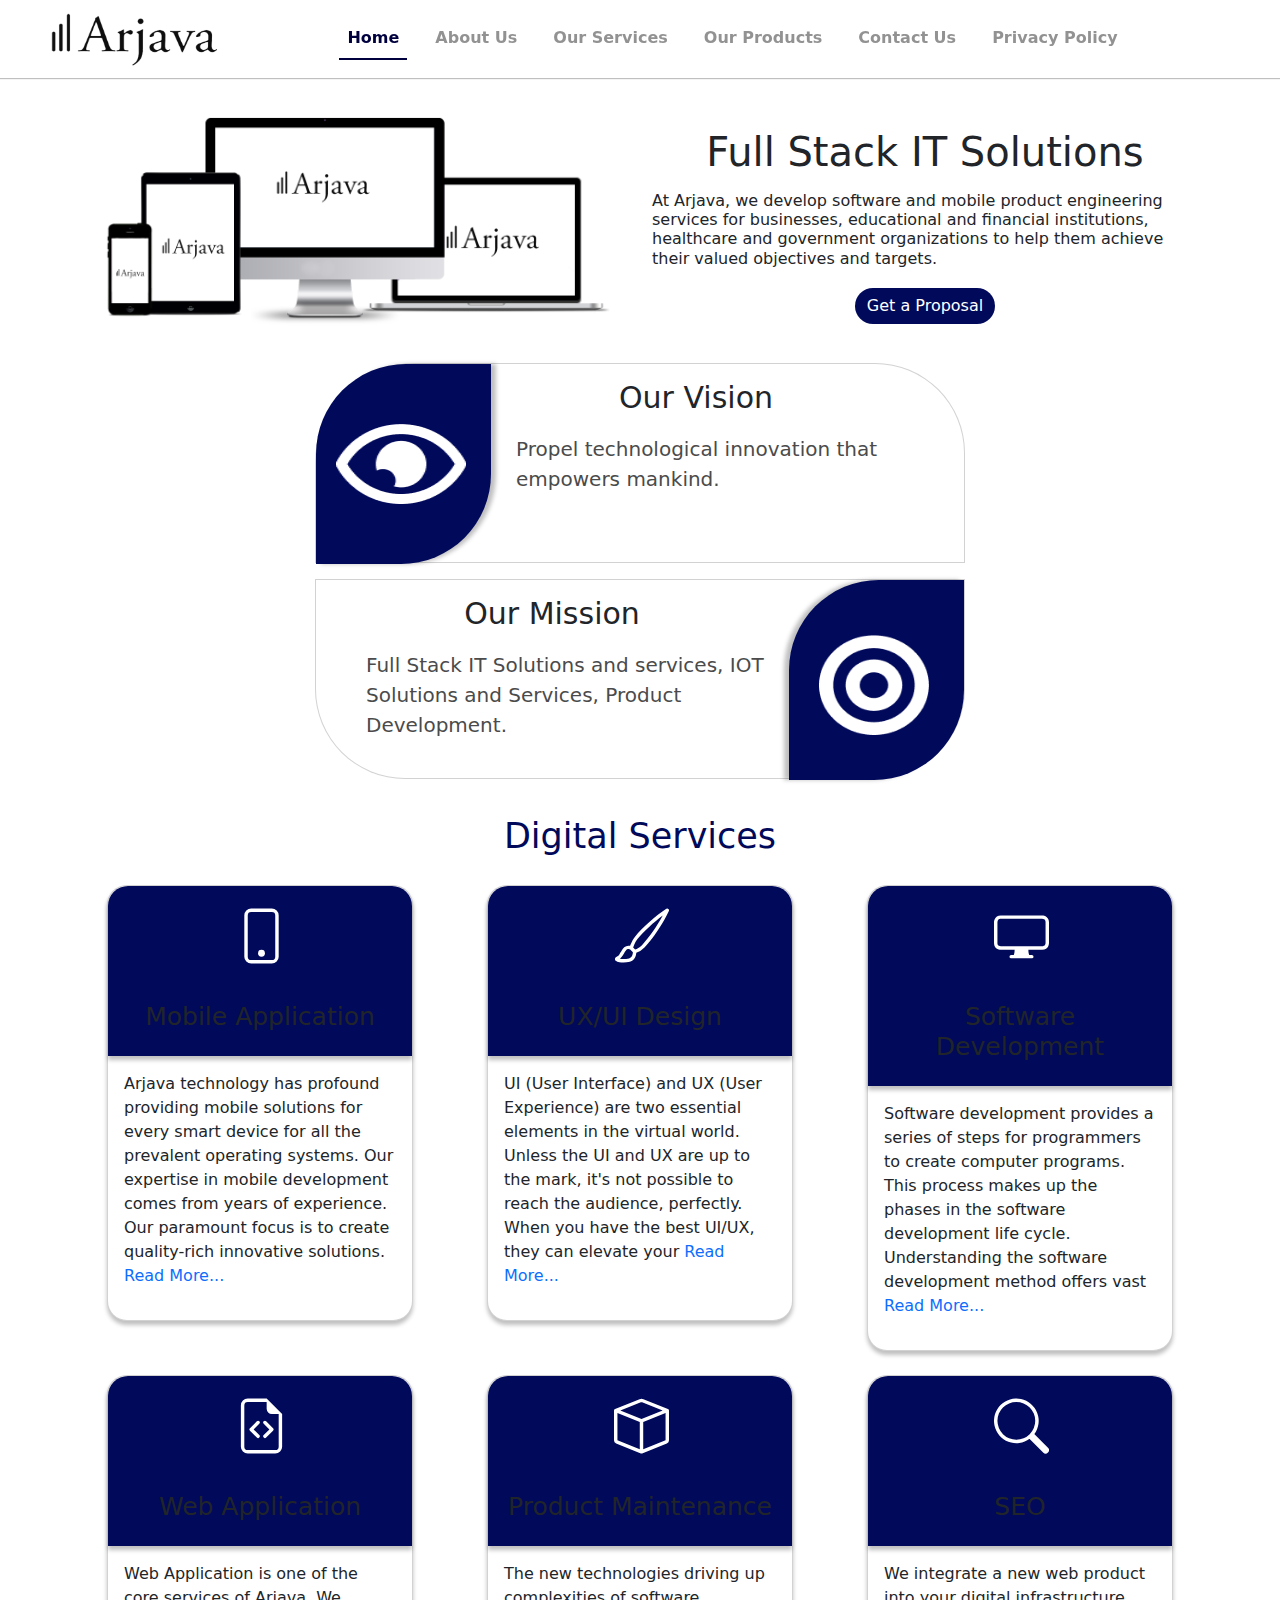
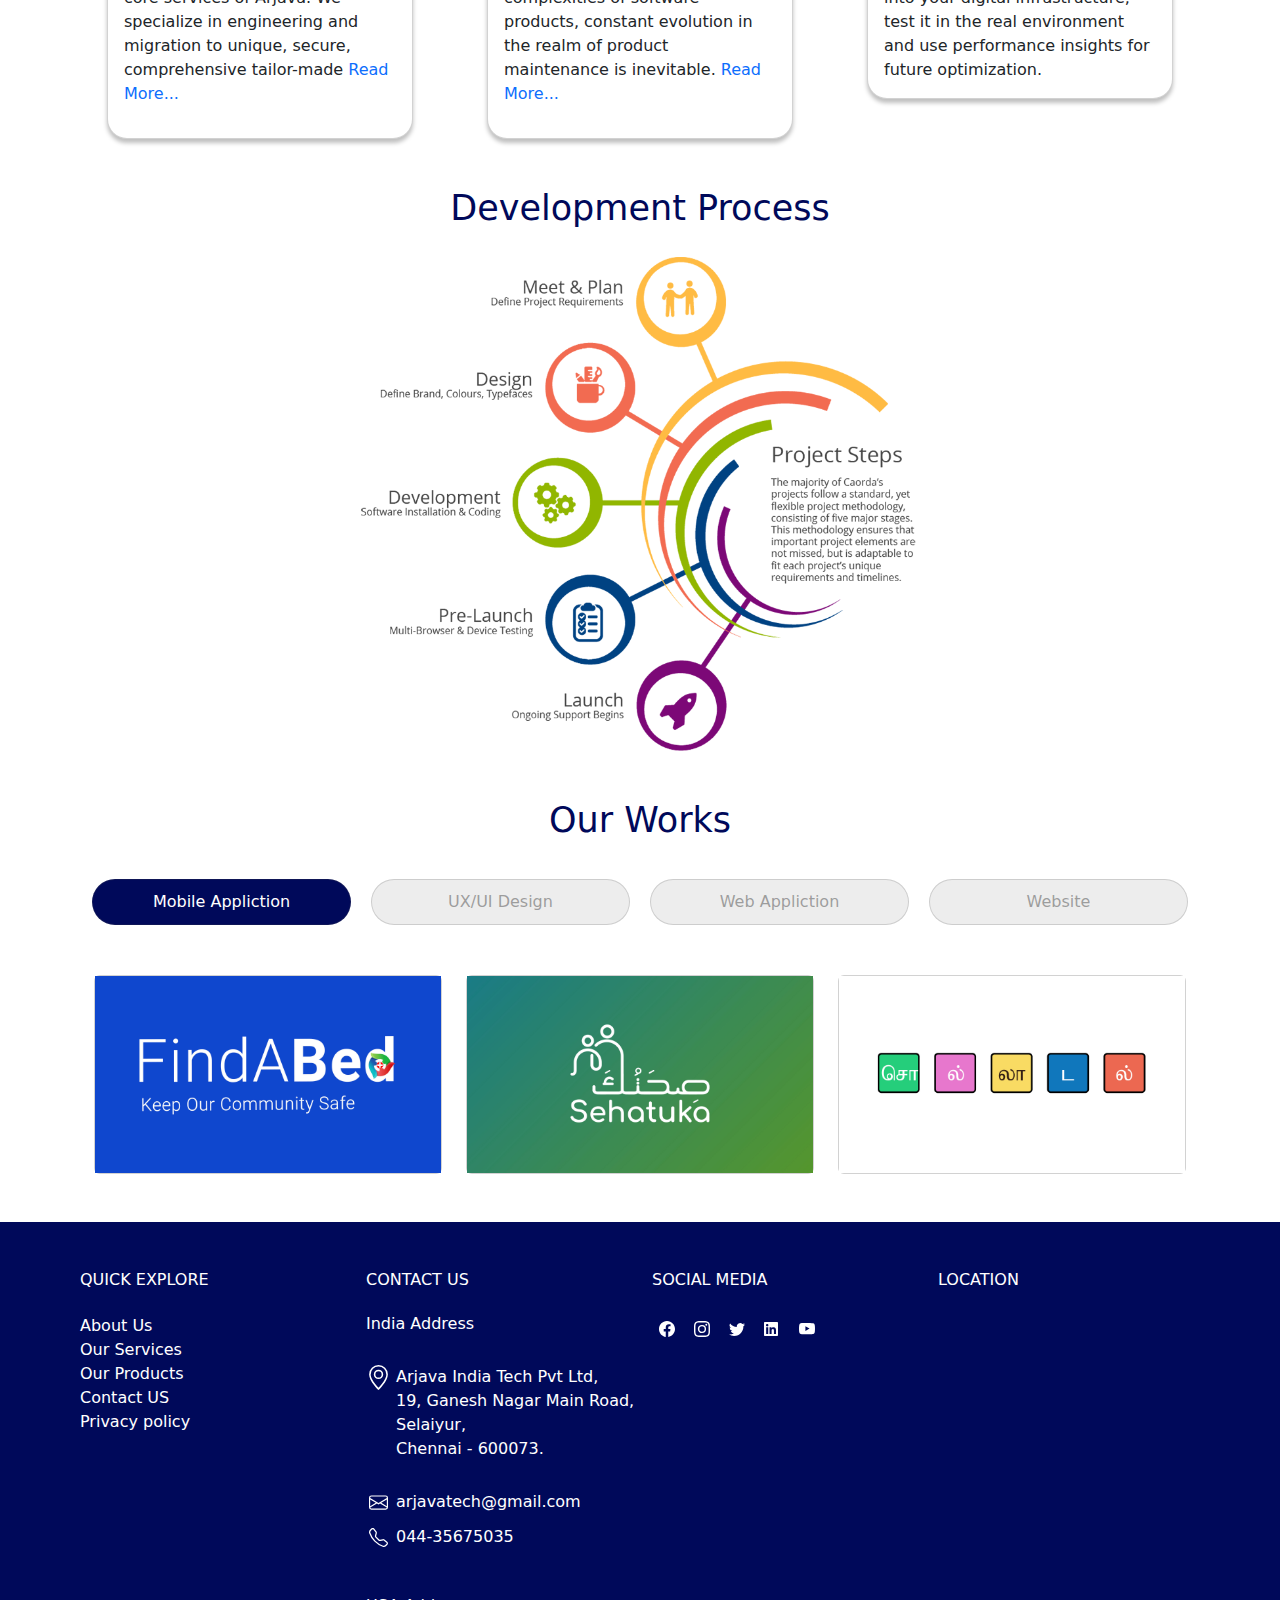
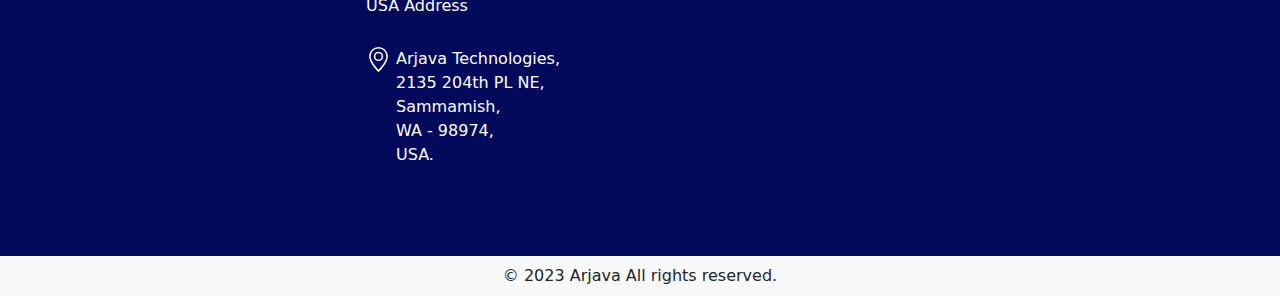
==== commit e1b5925d: "Privacy policy added in separate tab" ====
--- a/index.html
+++ b/index.html
@@ -40,6 +40,9 @@
         <li class="nav-item">
           <a class="nav-link nav-links" href="contact us.html">Contact Us</a>
         </li>
+        <li class="nav-item">
+          <a class="nav-link nav-links" href="privacy_policy.html">Privacy Policy</a>
+        </li>
       </ul>
     </div>
   </nav>
@@ -126,16 +129,13 @@
 
               <b>Our mobile development services include:</b>
               <ul>
-
                 <li>iPhone/iPad/iOS Application Development</li>
                 <li>Android Application Development</li>
                 <li>BlackBerry Application Development</li>
                 <li>Windows Phone Application Development</li>
                 <li>Rich Mobile Web Application Development</li>
-
               </ul>
             </div>
-
           </div>
         </div>
       </div>
@@ -481,99 +481,99 @@
 
   <footer class="footer-fluid">
     <div class="row py-5 footer-row">
-      <div class="col-0 col-sm-6 col-md-4 col-lg-4 col-xl-3 mb-4 mb-lg-0">
-        <h6 class="text-uppercase font-weight-bold mb-4">Quick Explore</h6>
-        <a href="about us.html" class="quick-explore">About Us</a><br>
-        <a href="our services.html" class="quick-explore">Our Services</a><br>
-        <a href="our products.html" class="quick-explore">Our Products</a><br>
-      </div>
-
-      <div class="col-0 col-sm-6 col-md-4 col-lg-4 col-xl-3 mb-4 mb-lg-0">
-        <h6 class="text-uppercase font-weight-bold mb-4">Contact Us</h6>
-        <svg xmlns="http://www.w3.org/2000/svg" width="25" height="25" fill="currentColor" class="bi bi-geo-alt"
-          viewBox="0 0 16 16">
-          <path
-            d="M12.166 8.94c-.524 1.062-1.234 2.12-1.96 3.07A31.493 31.493 0 0 1 8 14.58a31.481 31.481 0 0 1-2.206-2.57c-.726-.95-1.436-2.008-1.96-3.07C3.304 7.867 3 6.862 3 6a5 5 0 0 1 10 0c0 .862-.305 1.867-.834 2.94zM8 16s6-5.686 6-10A6 6 0 0 0 2 6c0 4.314 6 10 6 10z" />
-          <path d="M8 8a2 2 0 1 1 0-4 2 2 0 0 1 0 4zm0 1a3 3 0 1 0 0-6 3 3 0 0 0 0 6z" />
-        </svg>
-        <address class="address-foot">
-          Arjava India Tech Pvt Ltd,<br>
-          19, Ganesh Nagar Main Road,<br>
-          Selaiyur,<br>
-          Chennai - 600073.<br><br>
-          <div class="foot-mail-num">
+        <div class="col-0 col-sm-6 col-md-4 col-lg-4 col-xl-3 mb-4 mb-lg-0">
+            <h6 class="text-uppercase font-weight-bold mb-4">Quick Explore</h6>
+            <a href="about us.html" class="quick-explore">About Us</a><br>
+            <a href="our services.html" class="quick-explore">Our Services</a><br>
+            <a href="our products.html" class="quick-explore">Our Products</a><br>
+            <a href="contact us.html" class="quick-explore">Contact US</a><br>
+            <a href="privacy_policy.html" class="quick-explore">Privacy policy</a><br>
+        </div>
+
+        <div class="col-0 col-sm-6 col-md-4 col-lg-4 col-xl-3 mb-4 mb-lg-0">
+            <h6 class="text-uppercase font-weight-bold mb-4">Contact Us</h6>
+            <h6>India Address</h6><br>
+            <svg xmlns="http://www.w3.org/2000/svg" width="25" height="25" fill="currentColor"
+              class="bi bi-geo-alt" viewBox="0 0 16 16">
+              <path
+                d="M12.166 8.94c-.524 1.062-1.234 2.12-1.96 3.07A31.493 31.493 0 0 1 8 14.58a31.481 31.481 0 0 1-2.206-2.57c-.726-.95-1.436-2.008-1.96-3.07C3.304 7.867 3 6.862 3 6a5 5 0 0 1 10 0c0 .862-.305 1.867-.834 2.94zM8 16s6-5.686 6-10A6 6 0 0 0 2 6c0 4.314 6 10 6 10z" />
+              <path d="M8 8a2 2 0 1 1 0-4 2 2 0 0 1 0 4zm0 1a3 3 0 1 0 0-6 3 3 0 0 0 0 6z" />
+            </svg>
+            <address class="address-foot">
+                Arjava India Tech Pvt Ltd,<br>
+                19, Ganesh Nagar Main Road,<br>
+                Selaiyur,<br>
+                Chennai - 600073.<br><br>
+            <div class="foot-mail-num">
+              <svg xmlns="http://www.w3.org/2000/svg" width="35" height="35" fill="currentColor"
+                class="bi bi-envelope py-2 mail-ico" viewBox="0 0 16 16">
+                <path
+                  d="M0 4a2 2 0 0 1 2-2h12a2 2 0 0 1 2 2v8a2 2 0 0 1-2 2H2a2 2 0 0 1-2-2V4Zm2-1a1 1 0 0 0-1 1v.217l7 4.2 7-4.2V4a1 1 0 0 0-1-1H2Zm13 2.383-4.708 2.825L15 11.105V5.383Zm-.034 6.876-5.64-3.471L8 9.583l-1.326-.795-5.64 3.47A1 1 0 0 0 2 13h12a1 1 0 0 0 .966-.741ZM1 11.105l4.708-2.897L1 5.383v5.722Z" />
+              </svg>arjavatech@gmail.com<br>
             <svg xmlns="http://www.w3.org/2000/svg" width="35" height="35" fill="currentColor"
-              class="bi bi-envelope py-2 mail-ico" viewBox="0 0 16 16">
-              <path
-                d="M0 4a2 2 0 0 1 2-2h12a2 2 0 0 1 2 2v8a2 2 0 0 1-2 2H2a2 2 0 0 1-2-2V4Zm2-1a1 1 0 0 0-1 1v.217l7 4.2 7-4.2V4a1 1 0 0 0-1-1H2Zm13 2.383-4.708 2.825L15 11.105V5.383Zm-.034 6.876-5.64-3.471L8 9.583l-1.326-.795-5.64 3.47A1 1 0 0 0 2 13h12a1 1 0 0 0 .966-.741ZM1 11.105l4.708-2.897L1 5.383v5.722Z" />
-            </svg>arjavatech@gmail.com<br>
-            <svg xmlns="http://www.w3.org/2000/svg" width="35" height="35" fill="currentColor"
-              class="bi bi-telephone p-2 tele-ico" viewBox="0 0 16 16">
-              <path
-                d="M3.654 1.328a.678.678 0 0 0-1.015-.063L1.605 2.3c-.483.484-.661 1.169-.45 1.77a17.568 17.568 0 0 0 4.168 6.608 17.569 17.569 0 0 0 6.608 4.168c.601.211 1.286.033 1.77-.45l1.034-1.034a.678.678 0 0 0-.063-1.015l-2.307-1.794a.678.678 0 0 0-.58-.122l-2.19.547a1.745 1.745 0 0 1-1.657-.459L5.482 8.062a1.745 1.745 0 0 1-.46-1.657l.548-2.19a.678.678 0 0 0-.122-.58L3.654 1.328zM1.884.511a1.745 1.745 0 0 1 2.612.163L6.29 2.98c.329.423.445.974.315 1.494l-.547 2.19a.678.678 0 0 0 .178.643l2.457 2.457a.678.678 0 0 0 .644.178l2.189-.547a1.745 1.745 0 0 1 1.494.315l2.306 1.794c.829.645.905 1.87.163 2.611l-1.034 1.034c-.74.74-1.846 1.065-2.877.702a18.634 18.634 0 0 1-7.01-4.42 18.634 18.634 0 0 1-4.42-7.009c-.362-1.03-.037-2.137.703-2.877L1.885.511z" />
-            </svg>044-35675035
-          </div>
-        </address>
-      </div>
-
-
-
-
-
-      <div class="col-0 col-sm-6 col-md-4 col-lg-4 col-xl-3 mb-4 mb-lg-0">
-        <h6 class="text-uppercase font-weight-bold mb-4 ">Social Media</h6>
-        <a href="#" target="_blank" title="facebook"><svg xmlns="http://www.w3.org/2000/svg" width="30" height="30"
-            fill="currentColor" class="bi bi-facebook social-media" viewBox="0 0 16 16">
+                class="bi bi-telephone p-2 tele-ico" viewBox="0 0 16 16">
+                <path
+                  d="M3.654 1.328a.678.678 0 0 0-1.015-.063L1.605 2.3c-.483.484-.661 1.169-.45 1.77a17.568 17.568 0 0 0 4.168 6.608 17.569 17.569 0 0 0 6.608 4.168c.601.211 1.286.033 1.77-.45l1.034-1.034a.678.678 0 0 0-.063-1.015l-2.307-1.794a.678.678 0 0 0-.58-.122l-2.19.547a1.745 1.745 0 0 1-1.657-.459L5.482 8.062a1.745 1.745 0 0 1-.46-1.657l.548-2.19a.678.678 0 0 0-.122-.58L3.654 1.328zM1.884.511a1.745 1.745 0 0 1 2.612.163L6.29 2.98c.329.423.445.974.315 1.494l-.547 2.19a.678.678 0 0 0 .178.643l2.457 2.457a.678.678 0 0 0 .644.178l2.189-.547a1.745 1.745 0 0 1 1.494.315l2.306 1.794c.829.645.905 1.87.163 2.611l-1.034 1.034c-.74.74-1.846 1.065-2.877.702a18.634 18.634 0 0 1-7.01-4.42 18.634 18.634 0 0 1-4.42-7.009c-.362-1.03-.037-2.137.703-2.877L1.885.511z" />
+              </svg>044-35675035
+            </div></address>
+            <h6>USA Address</h6><br>
+            <svg xmlns="http://www.w3.org/2000/svg" width="25" height="25" fill="currentColor" class="bi bi-geo-alt"
+            viewBox="0 0 16 16">
             <path
-              d="M16 8.049c0-4.446-3.582-8.05-8-8.05C3.58 0-.002 3.603-.002 8.05c0 4.017 2.926 7.347 6.75 7.951v-5.625h-2.03V8.05H6.75V6.275c0-2.017 1.195-3.131 3.022-3.131.876 0 1.791.157 1.791.157v1.98h-1.009c-.993 0-1.303.621-1.303 1.258v1.51h2.218l-.354 2.326H9.25V16c3.824-.604 6.75-3.934 6.75-7.951z" />
-          </svg></a>
-        <a href="#" target="_blank" title="instagram"><svg xmlns="http://www.w3.org/2000/svg" width="30" height="30"
-            fill="currentColor" class="bi bi-instagram social-media" viewBox="0 0 16 16">
-            <path
-              d="M8 0C5.829 0 5.556.01 4.703.048 3.85.088 3.269.222 2.76.42a3.917 3.917 0 0 0-1.417.923A3.927 3.927 0 0 0 .42 2.76C.222 3.268.087 3.85.048 4.7.01 5.555 0 5.827 0 8.001c0 2.172.01 2.444.048 3.297.04.852.174 1.433.372 1.942.205.526.478.972.923 1.417.444.445.89.719 1.416.923.51.198 1.09.333 1.942.372C5.555 15.99 5.827 16 8 16s2.444-.01 3.298-.048c.851-.04 1.434-.174 1.943-.372a3.916 3.916 0 0 0 1.416-.923c.445-.445.718-.891.923-1.417.197-.509.332-1.09.372-1.942C15.99 10.445 16 10.173 16 8s-.01-2.445-.048-3.299c-.04-.851-.175-1.433-.372-1.941a3.926 3.926 0 0 0-.923-1.417A3.911 3.911 0 0 0 13.24.42c-.51-.198-1.092-.333-1.943-.372C10.443.01 10.172 0 7.998 0h.003zm-.717 1.442h.718c2.136 0 2.389.007 3.232.046.78.035 1.204.166 1.486.275.373.145.64.319.92.599.28.28.453.546.598.92.11.281.24.705.275 1.485.039.843.047 1.096.047 3.231s-.008 2.389-.047 3.232c-.035.78-.166 1.203-.275 1.485a2.47 2.47 0 0 1-.599.919c-.28.28-.546.453-.92.598-.28.11-.704.24-1.485.276-.843.038-1.096.047-3.232.047s-2.39-.009-3.233-.047c-.78-.036-1.203-.166-1.485-.276a2.478 2.478 0 0 1-.92-.598 2.48 2.48 0 0 1-.6-.92c-.109-.281-.24-.705-.275-1.485-.038-.843-.046-1.096-.046-3.233 0-2.136.008-2.388.046-3.231.036-.78.166-1.204.276-1.486.145-.373.319-.64.599-.92.28-.28.546-.453.92-.598.282-.11.705-.24 1.485-.276.738-.034 1.024-.044 2.515-.045v.002zm4.988 1.328a.96.96 0 1 0 0 1.92.96.96 0 0 0 0-1.92zm-4.27 1.122a4.109 4.109 0 1 0 0 8.217 4.109 4.109 0 0 0 0-8.217zm0 1.441a2.667 2.667 0 1 1 0 5.334 2.667 2.667 0 0 1 0-5.334z" />
-          </svg></a>
-
-        <a href="#" target="_blank" title="twitter"><svg xmlns="http://www.w3.org/2000/svg" width="30" height="30"
-            fill="currentColor" class="bi bi-twitter social-media" viewBox="0 0 16 16">
-            <path
-              d="M5.026 15c6.038 0 9.341-5.003 9.341-9.334 0-.14 0-.282-.006-.422A6.685 6.685 0 0 0 16 3.542a6.658 6.658 0 0 1-1.889.518 3.301 3.301 0 0 0 1.447-1.817 6.533 6.533 0 0 1-2.087.793A3.286 3.286 0 0 0 7.875 6.03a9.325 9.325 0 0 1-6.767-3.429 3.289 3.289 0 0 0 1.018 4.382A3.323 3.323 0 0 1 .64 6.575v.045a3.288 3.288 0 0 0 2.632 3.218 3.203 3.203 0 0 1-.865.115 3.23 3.23 0 0 1-.614-.057 3.283 3.283 0 0 0 3.067 2.277A6.588 6.588 0 0 1 .78 13.58a6.32 6.32 0 0 1-.78-.045A9.344 9.344 0 0 0 5.026 15z" />
-          </svg></a>
-
-        <a href="#" target="_blank" title="linkedin"><svg xmlns="http://www.w3.org/2000/svg" width="30" height="30"
-            fill="currentColor" class="bi bi-linkedin social-media" viewBox="0 0 512 512">
-            <path
-              d="M416 32H31.9C14.3 32 0 46.5 0 64.3v383.4C0 465.5 14.3 480 31.9 480H416c17.6 0 32-14.5 32-32.3V64.3c0-17.8-14.4-32.3-32-32.3zM135.4 416H69V202.2h66.5V416zm-33.2-243c-21.3 0-38.5-17.3-38.5-38.5S80.9 96 102.2 96c21.2 0 38.5 17.3 38.5 38.5 0 21.3-17.2 38.5-38.5 38.5zm282.1 243h-66.4V312c0-24.8-.5-56.7-34.5-56.7-34.6 0-39.9 27-39.9 54.9V416h-66.4V202.2h63.7v29.2h.9c8.9-16.8 30.6-34.5 62.9-34.5 67.2 0 79.7 44.3 79.7 101.9V416z" />
-          </svg></a>
-
-        <a href="#" target="_blank" title="youtube"><svg xmlns="http://www.w3.org/2000/svg" width="30" height="30"
-            fill="currentColor" class="bi bi-youtube social-media" viewBox="0 0 16 16">
-            <path
-              d="M8.051 1.999h.089c.822.003 4.987.033 6.11.335a2.01 2.01 0 0 1 1.415 1.42c.101.38.172.883.22 1.402l.01.104.022.26.008.104c.065.914.073 1.77.074 1.957v.075c-.001.194-.01 1.108-.082 2.06l-.008.105-.009.104c-.05.572-.124 1.14-.235 1.558a2.007 2.007 0 0 1-1.415 1.42c-1.16.312-5.569.334-6.18.335h-.142c-.309 0-1.587-.006-2.927-.052l-.17-.006-.087-.004-.171-.007-.171-.007c-1.11-.049-2.167-.128-2.654-.26a2.007 2.007 0 0 1-1.415-1.419c-.111-.417-.185-.986-.235-1.558L.09 9.82l-.008-.104A31.4 31.4 0 0 1 0 7.68v-.123c.002-.215.01-.958.064-1.778l.007-.103.003-.052.008-.104.022-.26.01-.104c.048-.519.119-1.023.22-1.402a2.007 2.007 0 0 1 1.415-1.42c.487-.13 1.544-.21 2.654-.26l.17-.007.172-.006.086-.003.171-.007A99.788 99.788 0 0 1 7.858 2h.193zM6.4 5.209v4.818l4.157-2.408L6.4 5.209z" />
-          </svg></a>
-        </ul>
-      </div>
-
-      <div class="col-0 col-sm-6 col-md-4 col-lg-4 col-xl-3 mb-4 mb-lg-0">
-        <h6 class="text-uppercase font-weight-bold mb-4">Location</h6>
-        <iframe
-          src="https://www.google.com/maps/embed?pb=!1m18!1m12!1m3!1d972.1829669883307!2d80.14213920827181!3d12.924947305003162!2m3!1f0!2f0!3f0!3m2!1i1024!2i768!4f13.1!3m3!1m2!1s0x0%3A0x31fc98a9b9f2dd90!2zMTLCsDU1JzI5LjgiTiA4MMKwMDgnMzUuNSJF!5e0!3m2!1sen!2sin!4v1675838764731!5m2!1sen!2sin"
-          class="location-link" width="600" height="450" style="border:0;" allowfullscreen="" loading="lazy"
-          referrerpolicy="no-referrer-when-downgrade"></iframe>
-      </div>
-    </div>
-  </footer>
-  <div class="bg-light py-2">
-    <div class="row">
-        <div class="col-6">
-            <div class="container text-center">
-                <p class="mb-0">&copy; 2023 Arjava All rights reserved.</p>
-            </div>
-        </div>
-        <div class="col-6">
-            <div class="container text-center">
-                <a href="privacy_policy.html" class="mb-0" target="_blank">Privacy Policy</a>
-            </div>
-        </div>
+                d="M12.166 8.94c-.524 1.062-1.234 2.12-1.96 3.07A31.493 31.493 0 0 1 8 14.58a31.481 31.481 0 0 1-2.206-2.57c-.726-.95-1.436-2.008-1.96-3.07C3.304 7.867 3 6.862 3 6a5 5 0 0 1 10 0c0 .862-.305 1.867-.834 2.94zM8 16s6-5.686 6-10A6 6 0 0 0 2 6c0 4.314 6 10 6 10z" />
+            <path d="M8 8a2 2 0 1 1 0-4 2 2 0 0 1 0 4zm0 1a3 3 0 1 0 0-6 3 3 0 0 0 0 6z" />
+            </svg>
+            <address class="address-foot">
+            Arjava Technologies,<br>
+            2135 204th PL NE,<br>
+            Sammamish,<br>
+            WA - 98974,<br>
+            USA.<br>
+            </address>
+        </div>
+
+        <div class="col-0 col-sm-6 col-md-4 col-lg-4 col-xl-3 mb-4 mb-lg-0">
+            <h6 class="text-uppercase font-weight-bold mb-4 ">Social Media</h6>
+            <a href="#" target="_blank" title="facebook"><svg xmlns="http://www.w3.org/2000/svg" width="30"
+                    height="30" fill="currentColor" class="bi bi-facebook social-media" viewBox="0 0 16 16">
+                    <path
+                        d="M16 8.049c0-4.446-3.582-8.05-8-8.05C3.58 0-.002 3.603-.002 8.05c0 4.017 2.926 7.347 6.75 7.951v-5.625h-2.03V8.05H6.75V6.275c0-2.017 1.195-3.131 3.022-3.131.876 0 1.791.157 1.791.157v1.98h-1.009c-.993 0-1.303.621-1.303 1.258v1.51h2.218l-.354 2.326H9.25V16c3.824-.604 6.75-3.934 6.75-7.951z" />
+                </svg></a>
+            <a href="#" target="_blank" title="instagram"><svg xmlns="http://www.w3.org/2000/svg" width="30"
+                    height="30" fill="currentColor" class="bi bi-instagram social-media" viewBox="0 0 16 16">
+                    <path
+                        d="M8 0C5.829 0 5.556.01 4.703.048 3.85.088 3.269.222 2.76.42a3.917 3.917 0 0 0-1.417.923A3.927 3.927 0 0 0 .42 2.76C.222 3.268.087 3.85.048 4.7.01 5.555 0 5.827 0 8.001c0 2.172.01 2.444.048 3.297.04.852.174 1.433.372 1.942.205.526.478.972.923 1.417.444.445.89.719 1.416.923.51.198 1.09.333 1.942.372C5.555 15.99 5.827 16 8 16s2.444-.01 3.298-.048c.851-.04 1.434-.174 1.943-.372a3.916 3.916 0 0 0 1.416-.923c.445-.445.718-.891.923-1.417.197-.509.332-1.09.372-1.942C15.99 10.445 16 10.173 16 8s-.01-2.445-.048-3.299c-.04-.851-.175-1.433-.372-1.941a3.926 3.926 0 0 0-.923-1.417A3.911 3.911 0 0 0 13.24.42c-.51-.198-1.092-.333-1.943-.372C10.443.01 10.172 0 7.998 0h.003zm-.717 1.442h.718c2.136 0 2.389.007 3.232.046.78.035 1.204.166 1.486.275.373.145.64.319.92.599.28.28.453.546.598.92.11.281.24.705.275 1.485.039.843.047 1.096.047 3.231s-.008 2.389-.047 3.232c-.035.78-.166 1.203-.275 1.485a2.47 2.47 0 0 1-.599.919c-.28.28-.546.453-.92.598-.28.11-.704.24-1.485.276-.843.038-1.096.047-3.232.047s-2.39-.009-3.233-.047c-.78-.036-1.203-.166-1.485-.276a2.478 2.478 0 0 1-.92-.598 2.48 2.48 0 0 1-.6-.92c-.109-.281-.24-.705-.275-1.485-.038-.843-.046-1.096-.046-3.233 0-2.136.008-2.388.046-3.231.036-.78.166-1.204.276-1.486.145-.373.319-.64.599-.92.28-.28.546-.453.92-.598.282-.11.705-.24 1.485-.276.738-.034 1.024-.044 2.515-.045v.002zm4.988 1.328a.96.96 0 1 0 0 1.92.96.96 0 0 0 0-1.92zm-4.27 1.122a4.109 4.109 0 1 0 0 8.217 4.109 4.109 0 0 0 0-8.217zm0 1.441a2.667 2.667 0 1 1 0 5.334 2.667 2.667 0 0 1 0-5.334z" />
+                </svg></a>
+
+            <a href="#" target="_blank" title="twitter"><svg xmlns="http://www.w3.org/2000/svg" width="30"
+                    height="30" fill="currentColor" class="bi bi-twitter social-media" viewBox="0 0 16 16">
+                    <path
+                        d="M5.026 15c6.038 0 9.341-5.003 9.341-9.334 0-.14 0-.282-.006-.422A6.685 6.685 0 0 0 16 3.542a6.658 6.658 0 0 1-1.889.518 3.301 3.301 0 0 0 1.447-1.817 6.533 6.533 0 0 1-2.087.793A3.286 3.286 0 0 0 7.875 6.03a9.325 9.325 0 0 1-6.767-3.429 3.289 3.289 0 0 0 1.018 4.382A3.323 3.323 0 0 1 .64 6.575v.045a3.288 3.288 0 0 0 2.632 3.218 3.203 3.203 0 0 1-.865.115 3.23 3.23 0 0 1-.614-.057 3.283 3.283 0 0 0 3.067 2.277A6.588 6.588 0 0 1 .78 13.58a6.32 6.32 0 0 1-.78-.045A9.344 9.344 0 0 0 5.026 15z" />
+                </svg></a>
+
+            <a href="#" target="_blank" title="linkedin"><svg xmlns="http://www.w3.org/2000/svg" width="30" height="30" fill="currentColor"
+                    class="bi bi-linkedin social-media" viewBox="0 0 512 512">
+                    <path
+                        d="M416 32H31.9C14.3 32 0 46.5 0 64.3v383.4C0 465.5 14.3 480 31.9 480H416c17.6 0 32-14.5 32-32.3V64.3c0-17.8-14.4-32.3-32-32.3zM135.4 416H69V202.2h66.5V416zm-33.2-243c-21.3 0-38.5-17.3-38.5-38.5S80.9 96 102.2 96c21.2 0 38.5 17.3 38.5 38.5 0 21.3-17.2 38.5-38.5 38.5zm282.1 243h-66.4V312c0-24.8-.5-56.7-34.5-56.7-34.6 0-39.9 27-39.9 54.9V416h-66.4V202.2h63.7v29.2h.9c8.9-16.8 30.6-34.5 62.9-34.5 67.2 0 79.7 44.3 79.7 101.9V416z" />
+                </svg></a>
+
+            <a href="#" target="_blank" title="youtube"><svg xmlns="http://www.w3.org/2000/svg" width="30"
+                    height="30" fill="currentColor" class="bi bi-youtube social-media" viewBox="0 0 16 16">
+                    <path
+                        d="M8.051 1.999h.089c.822.003 4.987.033 6.11.335a2.01 2.01 0 0 1 1.415 1.42c.101.38.172.883.22 1.402l.01.104.022.26.008.104c.065.914.073 1.77.074 1.957v.075c-.001.194-.01 1.108-.082 2.06l-.008.105-.009.104c-.05.572-.124 1.14-.235 1.558a2.007 2.007 0 0 1-1.415 1.42c-1.16.312-5.569.334-6.18.335h-.142c-.309 0-1.587-.006-2.927-.052l-.17-.006-.087-.004-.171-.007-.171-.007c-1.11-.049-2.167-.128-2.654-.26a2.007 2.007 0 0 1-1.415-1.419c-.111-.417-.185-.986-.235-1.558L.09 9.82l-.008-.104A31.4 31.4 0 0 1 0 7.68v-.123c.002-.215.01-.958.064-1.778l.007-.103.003-.052.008-.104.022-.26.01-.104c.048-.519.119-1.023.22-1.402a2.007 2.007 0 0 1 1.415-1.42c.487-.13 1.544-.21 2.654-.26l.17-.007.172-.006.086-.003.171-.007A99.788 99.788 0 0 1 7.858 2h.193zM6.4 5.209v4.818l4.157-2.408L6.4 5.209z" />
+                </svg></a>
+            </ul>
+        </div>
+
+        <div class="col-0 col-sm-6 col-md-4 col-lg-4 col-xl-3 mb-4 mb-lg-0">
+            <h6 class="text-uppercase font-weight-bold mb-4">Location</h6>
+            <iframe src="https://www.google.com/maps/embed?pb=!1m18!1m12!1m3!1d3888.7479910917946!2d80.14273187428608!3d12.923912115923658!2m3!1f0!2f0!3f0!3m2!1i1024!2i768!4f13.1!3m3!1m2!1s0x3a525ee2295d5c29%3A0xf83071011e4a93e5!2s19%2C%20Ganesh%20Nagar%20Main%20Rd%2C%20Mahalakshmi%20Nagar%2C%20Tambaram%2C%20Chennai%2C%20Tamil%20Nadu%20600059!5e0!3m2!1sen!2sin!4v1697103920581!5m2!1sen!2sin" class="location-link" width="600" height="450" style="border:0;" allowfullscreen="" loading="lazy" referrerpolicy="no-referrer-when-downgrade"></iframe>
+        </div>
+    </div>
+</footer>
+<div class="bg-light py-2">
+    <div class="container text-center">
+        <p class="mb-0">&copy; 2023 Arjava All rights reserved.</p>
     </div>
 </div>
 </body>
--- a/style.css
+++ b/style.css
@@ -9,8 +9,8 @@
 .logo {
     position: relative;
     left: 20px;
-    width: 185;
-    height: 60;
+    width: 185px;
+    height: 60px;
 }
 
 
@@ -18,8 +18,8 @@
     .logo {
         position: relative;
         left: 65px;
-        width: 185;
-        height: 60;
+        width: 185px;
+        height: 60px;
     }
 }
 
@@ -27,8 +27,8 @@
     .logo {
         position: relative;
         left: 39px;
-        width: 185;
-        height: 60;
+        width: 185px;
+        height: 60px;
     }
 }
 
@@ -36,8 +36,8 @@
     .logo {
         position: relative;
         left: 25px;
-        width: 185;
-        height: 60;
+        width: 185px;
+        height: 60px;
     }
 }
 
